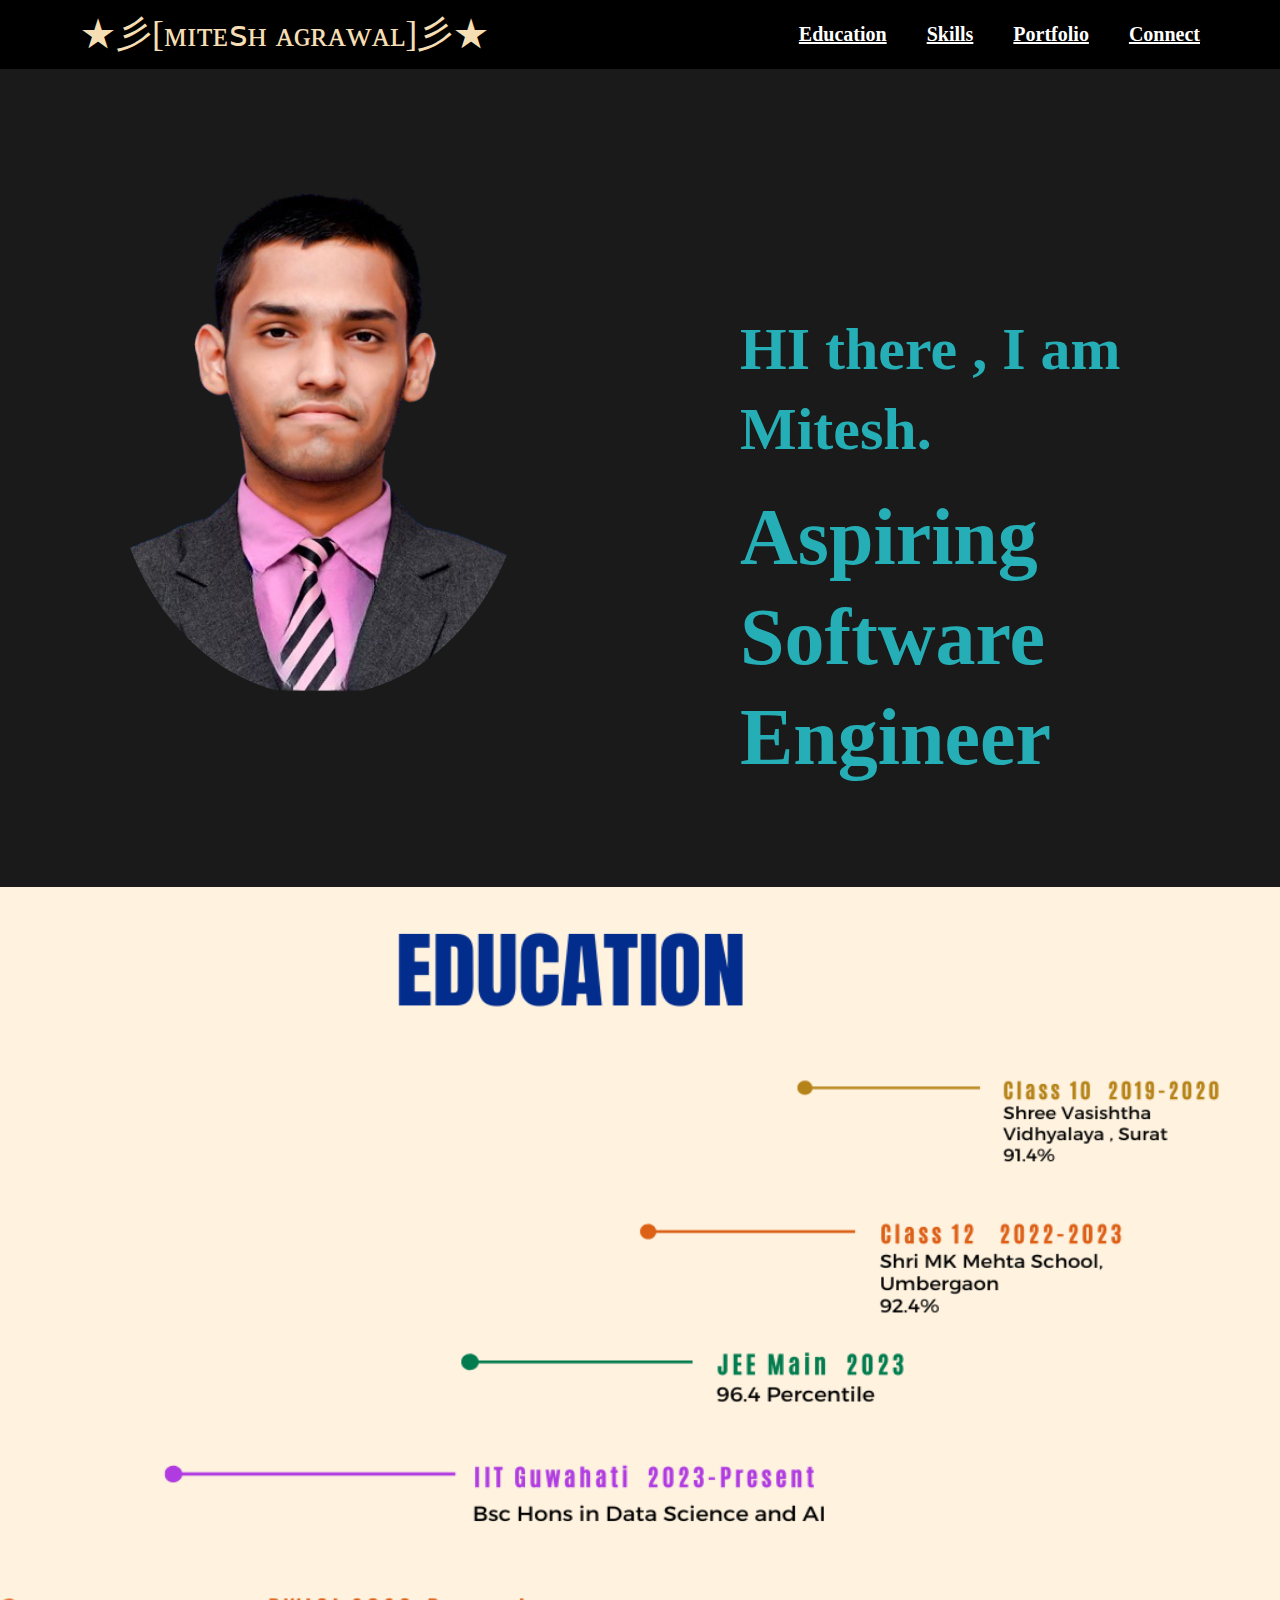
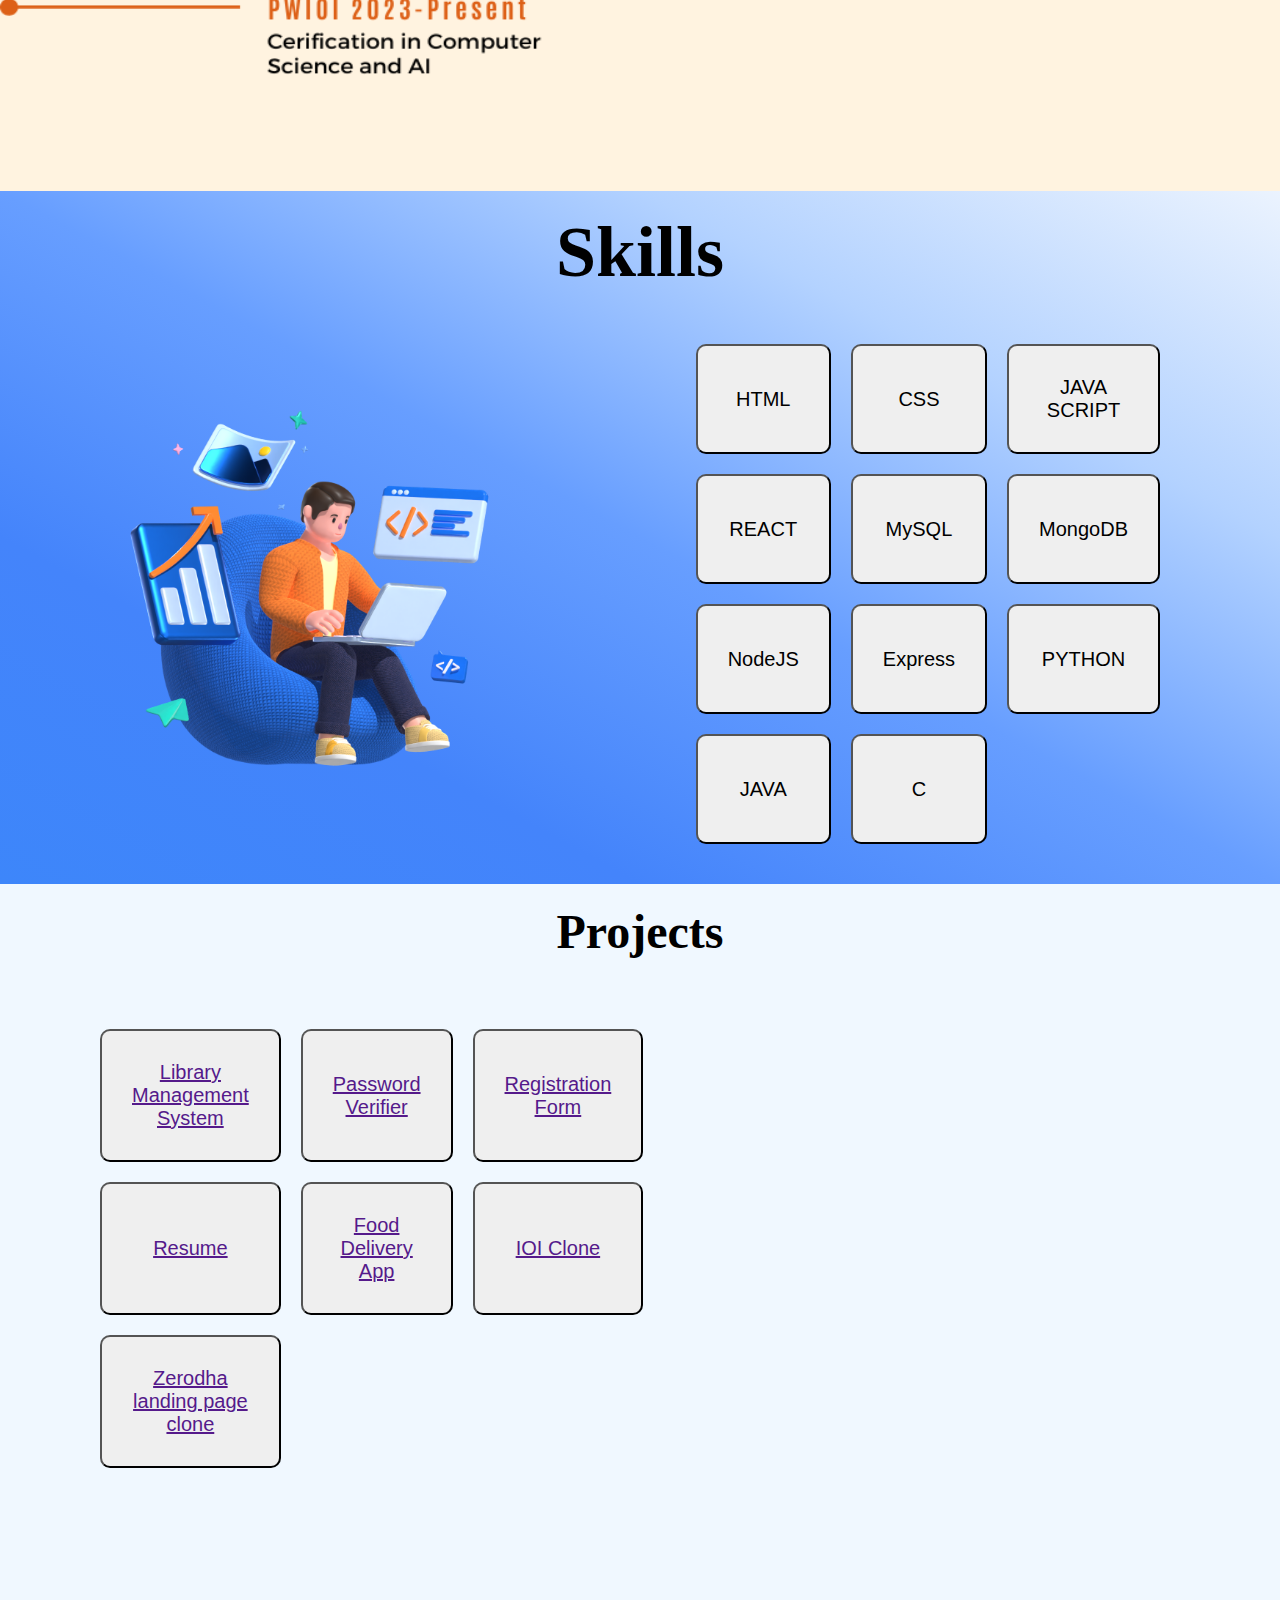
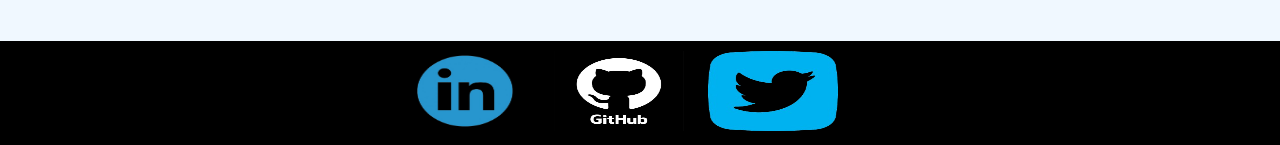
==== index.html @ 262594f8 "portfolio website" ====
<!DOCTYPE html>
<html lang="en">
<head>
    <meta charset="UTF-8">
    <meta name="viewport" content="width=device-width, initial-scale=1.0">
    <title>Document</title>
    <link rel="stylesheet" href="style.css">
</head>
<body>
    
    <header>
        
        <div class="header">
            <div class="name">
                
                ★彡[ᴍɪᴛᴇꜱʜ ᴀɢʀᴀᴡᴀʟ]彡★
            </div>
            <div class="nav-bar">
                <ul>
                    <li><a href="#educate">Education</a></li>
                    <li><a href="#skilling">Skills</a></li>
                    <li><a href="#portfolio">Portfolio</a></li>
                    <li><a href="#connect">Connect</a></li>
                </ul>
            </div>
        </div>
    </header>

    <div class="bgcolor">
       
        <div class="about">
            <div class="img-my">

                <img src="/Mitesh_cleanup-removebg-preview.png" >
            </div>

            <div class="about-me">
                <h2>HI there , I am Mitesh.</h2>
                <br>
                <h3>Aspiring Software Engineer</h3>
            </div>
        </div>
    </div>

    <div class="skills-section" id="educate">
          <div class="content">
            <img  src="/Simple Maslow Hierarchy of Needs Model.png" alt="">
          </div>
    </div>

  <section class="skills" id="skilling">
    <h2>Skills</h2>

      <div class="skills-div">
          <div class="img-div">
            <img src="/main-hero.png" alt="">
        </div>
        <div class="button-div">
            <button>HTML</button>
            <button>CSS</button>
            <button>JAVA SCRIPT</button>
            <button>REACT</button>
            <button>MySQL</button>
            <button>MongoDB</button>
            <button>NodeJS</button>
            <button>Express</button>

            <button>PYTHON</button>
            <button>JAVA</button>
            <button>C</button>
        </div>
    </div>
</section>




<section class=" portfolio-section" id="portfolio">
    <h2>Projects</h2>

      <div class="skills-div">
          <div class="button-div">
              
              <button><a href="">Library Management System</a></button>
              <button><a href="">Password Verifier</a></button>
              <button><a href="">Registration Form</a></button>
              <button><a href="">Resume</a></button>
              <button><a href="">Food Delivery App</a></button>
              <button><a href="">IOI Clone</a></button>
              <button><a href="">Zerodha landing page clone</a></button>
              
            </div>
            <div class="img-div">
                <img src="https://cdn-icons-png.flaticon.com/512/1087/1087815.png" alt="">
            </div>
          </div>
    </div>


</section>


<div class="connect" id="connect">
    <img height="80" src="/link-removebg-preview.png    "  alt="">
    <img height="80" src="/git.jpg"  alt="">
    <img height="80" src="/twi-removebg-preview.png"  alt="">
</div>






</body>
</html>
---- style.css ----
*{
    margin: 0;
    padding: 0;
    box-sizing: border-box;
}
html{
    background-color: black;
}




.header{
    display: flex;
    justify-content: space-between;
    align-items: center;
    max-width: 122rem;
    margin: auto;
    padding: 10px 80px;
}




.bgcolor{
    background-color: #9a9a9a2b;
    height: auto;
    
}

.about{
    max-width: 122rem;
    padding: 100px;
    /* display: flex;
    justify-content: space-between; */
    display: grid;
    grid-template-columns: repeat(2,1fr);
    gap:200px;
    margin: auto;
    
}


.about img{
    height: auto;
    width: 100%;
    border-radius: 50%;
    padding: 10px;
}

.nav-bar ul {
    display: flex;
    gap:40px;
    list-style: none;
}

.nav-bar ul li a{
    color: white;
    font-size: 20px;
    font-weight: 800;
}

.header img{
    /* padding: 0 15px; */
    width: 500px;
    height: auto;
    /* margin-bottom: 0; */
}

.name{
    color: wheat;
    font-size: 36px;
}

.about-me{
    color: aliceblue;
}

.about-me h2{
    padding-top: 140px;
    font-size: 60px;
    line-height: 80px;
    color: #25AEB5;

}
.about-me h3{
    /* padding-left: 130px; */
    font-size: 80px;
    line-height: 100px;
    color: #25AEB5;

}

.skills-section{
    background-color:     #fff3e0;
    /* width: 100%;
    height: 100vh; */
}


.content{
    max-width:122rem;
    margin: auto
}

.skills-section img{
    width: 100%;
    height: 100vh;
}

.skills{
    background-image: linear-gradient(to top right,#3d86fa,#4484fb,#679eff,#b3d2ff,#ebf3fe);
    height:auto;
}


.skills-div{
    max-width: 122rem;
    margin: auto;
    padding: 100px;
    padding-top: 50px;
    padding-bottom: 20px;
    /* padding-bottom: 100px; */
    display: grid;
    grid-template-columns: repeat(2,1fr);
    gap:200px;
    height: auto;
    justify-items: center;
    align-items: center;
}

.skills-div img{
    width: 100%;
    height: auto;
}

.button-div{
    display: grid;
    grid-template-columns: repeat(3,1fr);
    grid-template-rows: repeat(4,1fr);
    gap:20px;
}


.button-div button{
    border-radius: 10px;
    font-size: 20px;
    padding: 30px;
}

.button-div button:hover{
    /* padding: 20px; */
    cursor: pointer;
    background-color: #1f1293;
    color: aliceblue;
}

.skills,.portfolio-section h2{
    margin: auto;
    text-align: center;
    padding: 20px 20px;
    font-size: 48px;
    font-weight: 700;
}

.portfolio-section{
    height: auto;
    background-color: aliceblue;
}

.portfolio-section .button-div button:hover{
    /* padding: 20px; */
    cursor: pointer;
    background-color: #40df43;
    color: aliceblue;
}
.portfolio-div{
    max-width: 1220px;
}

.portfolio-section img{
    width: 100%;
    height: auto;
    padding-bottom: 200px;
}

.connect{
    margin: auto;
    max-width: 500px;
}

.connect img{
    height: 100px;
    width: 150px;
    padding: 10px;
}
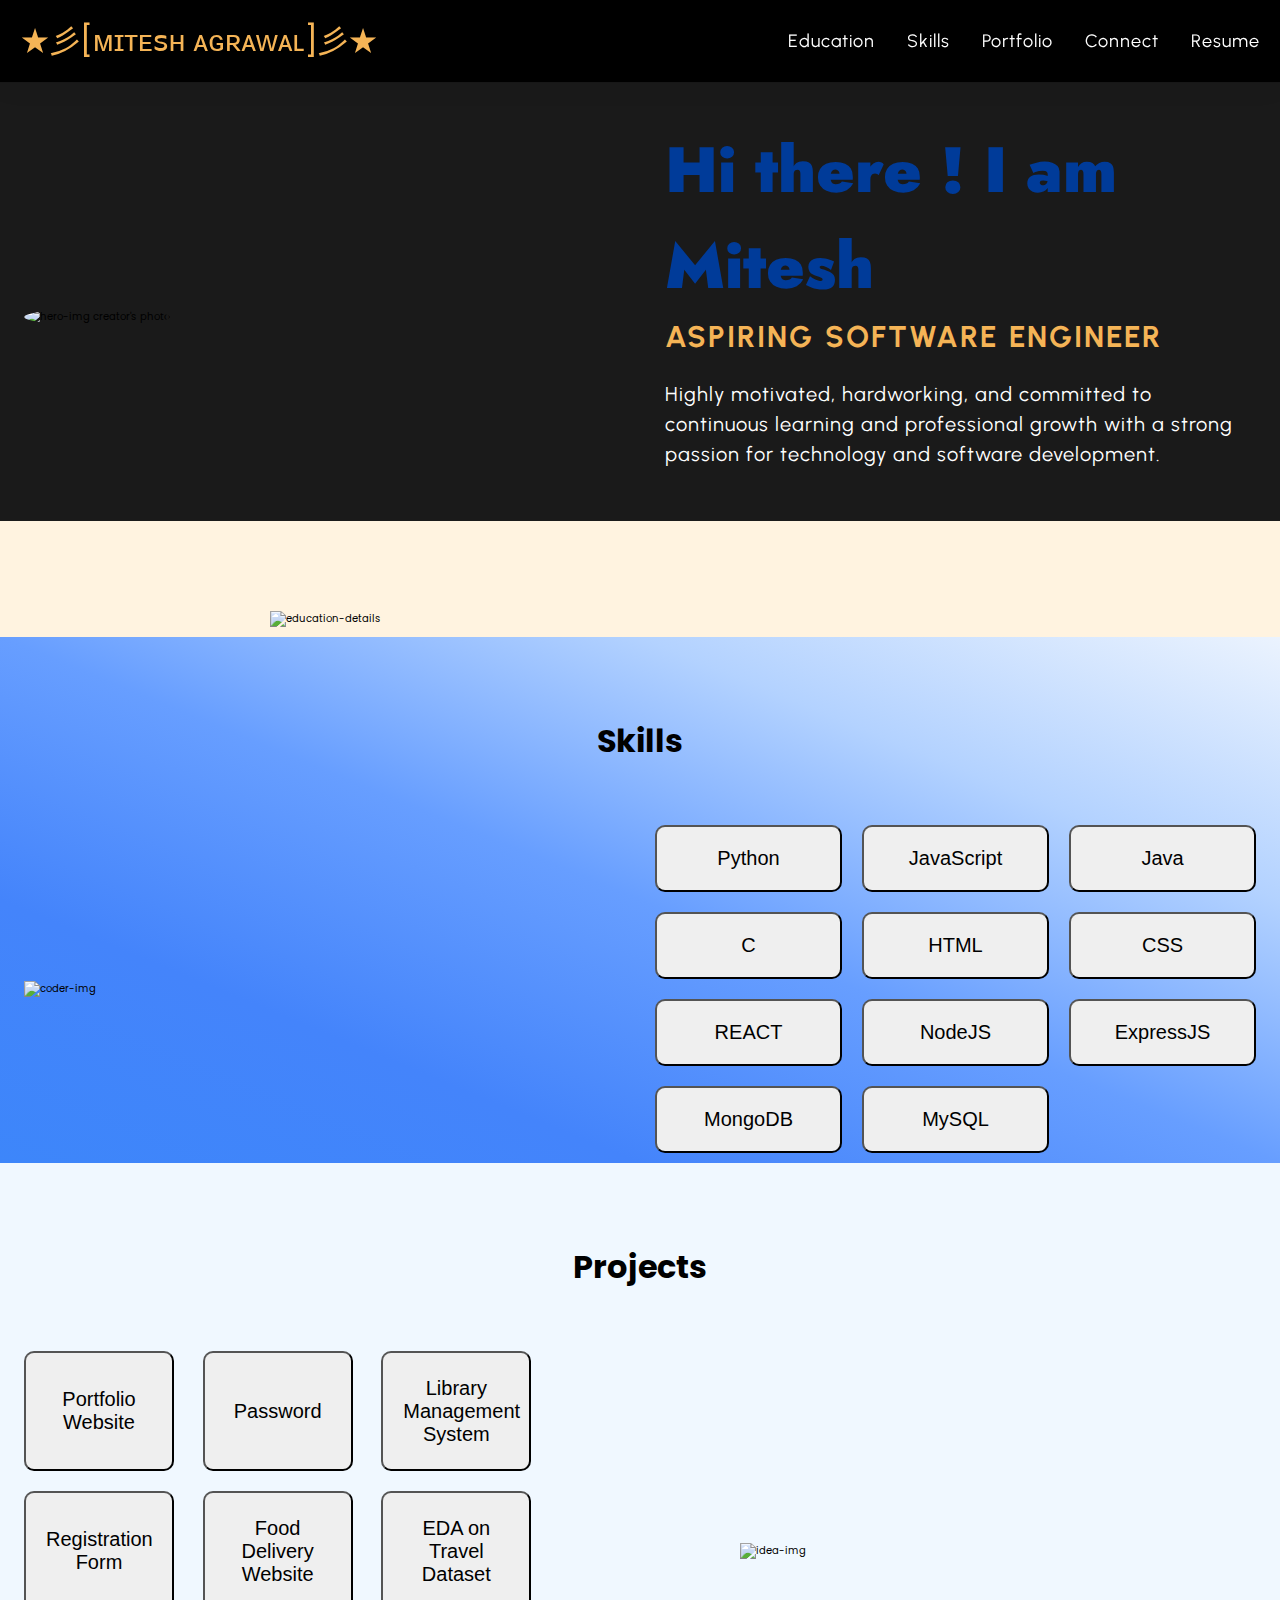
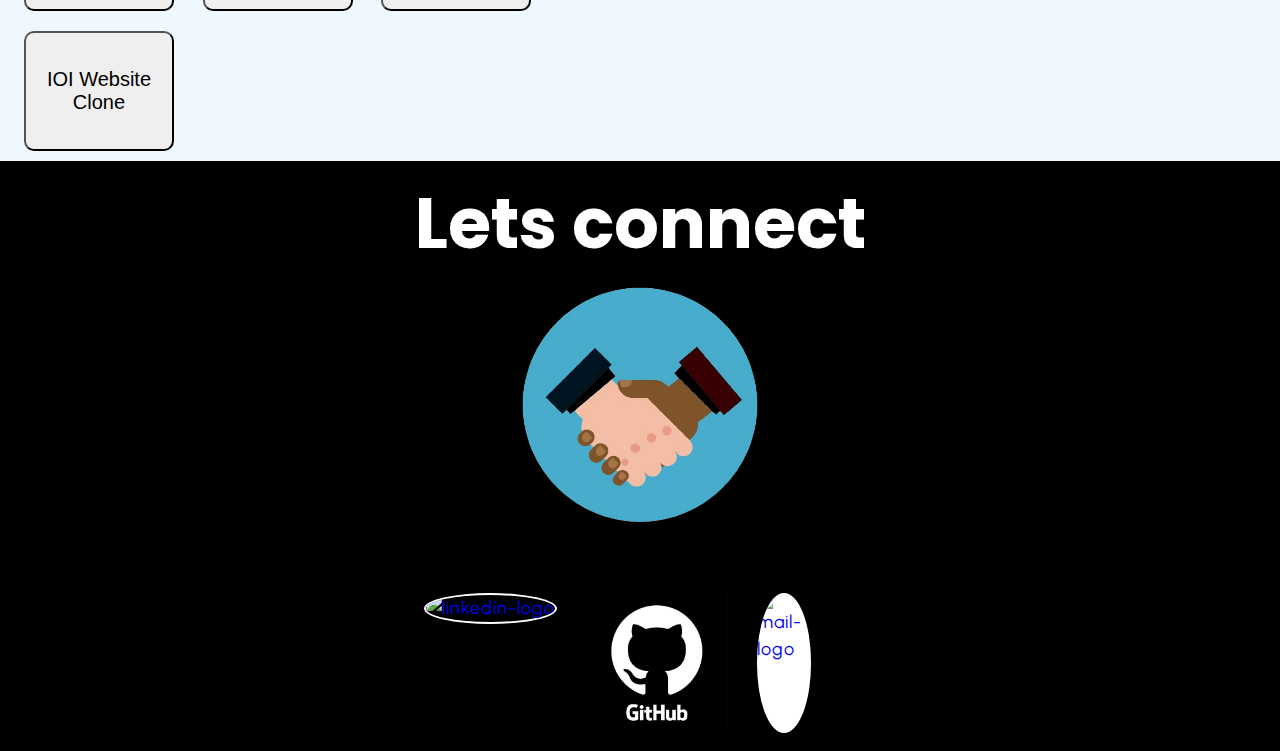
==== commit 8cb38ca3: "layout + footer updated" ====
--- a/index.html
+++ b/index.html
@@ -1,115 +1,143 @@
 <!DOCTYPE html>
 <html lang="en">
-<head>
-    <meta charset="UTF-8">
-    <meta name="viewport" content="width=device-width, initial-scale=1.0">
-    <title>Document</title>
-    <link rel="stylesheet" href="style.css">
-</head>
-<body>
-    
-    <header>
-        
-        <div class="header">
-            <div class="name">
-                
-                ★彡[ᴍɪᴛᴇꜱʜ ᴀɢʀᴀᴡᴀʟ]彡★
-            </div>
-            <div class="nav-bar">
-                <ul>
-                    <li><a href="#educate">Education</a></li>
-                    <li><a href="#skilling">Skills</a></li>
-                    <li><a href="#portfolio">Portfolio</a></li>
-                    <li><a href="#connect">Connect</a></li>
-                </ul>
-            </div>
-        </div>
+  <head>
+    <meta charset="UTF-8" />
+    <meta name="viewport" content="width=device-width, initial-scale=1.0" />
+    <title>Portfolio website</title>
+    <link rel="stylesheet" href="style.css" />
+  </head>
+  <body>
+    <!-- ? header  start -->
+
+    <header class="section-navbar">
+      <div class="container header-div">
+        <div class="name-plate">★彡[ᴍɪᴛᴇꜱʜ ᴀɢʀᴀᴡᴀʟ]彡★</div>
+        <nav class="navbar">
+          <ul>
+            <li><a href="#education-section-id">Education</a></li>
+            <li><a href="#skills-section">Skills</a></li>
+            <li><a href="#portfolio-section">Portfolio</a></li>
+            <li><a href="#footer-section">Connect</a></li>
+            <li><a href="https://drive.google.com/file/d/1Q1QBMFX2b6dcXGHVItp5MsTF3_LRJmEn/view?usp=sharing">Resume</a></li>
+          </ul>
+        </nav>
+      </div>
     </header>
 
-    <div class="bgcolor">
-       
-        <div class="about">
-            <div class="img-my">
+    <!-- !  hero section start -->
+    <main>
+      <div class="hero-section container grid grid-two--cols">
+        <div class="hero-image">
+          <img src="/hero.png" alt="hero-img creator's photo" />
+        </div>
+        <div class="hero-content">
+          <h1 class="hero-heading">Hi there ! I am Mitesh</h1>
+          <p class="hero-subheading">Aspiring Software Engineer</p>
+          <p class="hero-para">
+            Highly motivated, hardworking, and committed to continuous learning
+            and professional growth with a strong passion for technology and
+            software development.
+          </p>
+        </div>
+      </div>
+    </main>
 
-                <img src="/Mitesh_cleanup-removebg-preview.png" >
-            </div>
+    <!-- ?Education section start -->
 
-            <div class="about-me">
-                <h2>HI there , I am Mitesh.</h2>
-                <br>
-                <h3>Aspiring Software Engineer</h3>
-            </div>
+    <section class="education-section" id="education-section-id">
+      <div class="container education-div">
+        <img src="/education.png"  alt="education-details" />
+      </div>
+    </section>
+
+    <!--! skills section start -->
+
+    <section class="skill-section" id="skills-section">
+      <div class="container">
+        <h2 class="skill-heading container">Skills</h2>
+      </div>
+      <div class="container grid grid-two--cols">
+        <div class="skill-image">
+          <img src="/skills.png" alt="coder-img" />
         </div>
-    </div>
+        <div class="skill-buttons grid grid-three--cols">
+          <button class="skill-button">Python</button>
+          <button class="skill-button">JavaScript</button>
+          <button class="skill-button">Java</button>
+          <button class="skill-button">C</button>
+          <button class="skill-button">HTML</button>
+          <button class="skill-button">CSS</button>
+          <button class="skill-button">REACT</button>
+          <button class="skill-button">NodeJS</button>
+          <button class="skill-button">ExpressJS</button>
+          <button class="skill-button">MongoDB</button>
+          <button class="skill-button">MySQL</button>
+        </div>
+      </div>
+    </section>
 
-    <div class="skills-section" id="educate">
-          <div class="content">
-            <img  src="/Simple Maslow Hierarchy of Needs Model.png" alt="">
-          </div>
-    </div>
+    <!--? portfolio section start -->
 
-  <section class="skills" id="skilling">
-    <h2>Skills</h2>
+    <section class="portfolio-section" id="portfolio-section" >
+      <div class="container">
+        <h2 class="skill-heading container">Projects</h2>
+      </div>
 
-      <div class="skills-div">
-          <div class="img-div">
-            <img src="/main-hero.png" alt="">
+      <div class="container grid grid-two--cols">
+        <div class="portfolio-buttons grid grid-three--cols">
+          <a href="https://miteshagrawal.vercel.app"
+            ><button class="portfolio-button">Portfolio Website</button>
+          </a>
+          <a
+            href="https://github.com/Mitesh766/Python/blob/main/passwordAuthenticator.py"
+          >
+            <button class="portfolio-button">Password</button>
+          </a>
+          <a
+            href="https://github.com/Mitesh766/Python/blob/main/libraryManagementSystem.py"
+          >
+            <button class="portfolio-button">Library Management System</button>
+          </a>
+
+          <a
+            href="https://github.com/Mitesh766/Data-Science/tree/main/Student%20Registration%20form"
+            ><button class="portfolio-button">Registration Form</button>
+          </a>
+          <a href="https://github.com/Mitesh766/Projects">
+            <button class="portfolio-button">Food Delivery Website</button>
+          </a>
+
+          <a
+            href="https://github.com/Mitesh766/Python/blob/main/Assignment1(EDA).ipynb"
+            ><button class="portfolio-button">EDA on Travel Dataset</button></a
+          >
+
+          <a href="https://github.com/Mitesh766/Web-Development/tree/main/Clone"
+            ><button class="portfolio-button">IOI Website Clone</button></a
+          >
         </div>
-        <div class="button-div">
-            <button>HTML</button>
-            <button>CSS</button>
-            <button>JAVA SCRIPT</button>
-            <button>REACT</button>
-            <button>MySQL</button>
-            <button>MongoDB</button>
-            <button>NodeJS</button>
-            <button>Express</button>
+        <div class="skill-image">
+          <img src="/project.png" alt="idea-img" />
+        </div>
+      </div>
+    </section>
 
-            <button>PYTHON</button>
-            <button>JAVA</button>
-            <button>C</button>
-        </div>
-    </div>
-</section>
+    <!--! footer start -->
 
-
-
-
-<section class=" portfolio-section" id="portfolio">
-    <h2>Projects</h2>
-
-      <div class="skills-div">
-          <div class="button-div">
-              
-              <button><a href="">Library Management System</a></button>
-              <button><a href="">Password Verifier</a></button>
-              <button><a href="">Registration Form</a></button>
-              <button><a href="">Resume</a></button>
-              <button><a href="">Food Delivery App</a></button>
-              <button><a href="">IOI Clone</a></button>
-              <button><a href="">Zerodha landing page clone</a></button>
-              
-            </div>
-            <div class="img-div">
-                <img src="https://cdn-icons-png.flaticon.com/512/1087/1087815.png" alt="">
-            </div>
-          </div>
-    </div>
-
-
-</section>
-
-
-<div class="connect" id="connect">
-    <img height="80" src="/link-removebg-preview.png    "  alt="">
-    <img height="80" src="/git.jpg"  alt="">
-    <img height="80" src="/twi-removebg-preview.png"  alt="">
-</div>
-
-
-
-
-
-
-</body>
-</html>+    <footer id="footer-section">
+      <h1>Lets connect</h1>
+      <img class="handshake" src="/handshake.png" alt="">
+      <div class="container footer-div " id="connect-section">
+        <a href="https://www.linkedin.com/in/mitesh-agrawal76/"
+          ><img class="linkedin" src="https://encrypted-tbn0.gstatic.com/images?q=tbn:ANd9GcQahMq3RKsewdGdBxoCFdeObwdgh6cahAIFSvNX7LDGdw&s" alt="linkedin-logo"
+        /></a>
+        <a href="https://github.com/Mitesh766"
+          ><img class="git" src="/git.jpg" alt="git-logo"
+        /></a>
+        <a href="mailto:miteshagrawal972@gmail.com"
+          ><img class="mail" src="/mail3.png" alt="mail-logo"
+        /></a>
+      </div>
+    </footer>
+  </body>
+</html>
--- a/style.css
+++ b/style.css
@@ -1,196 +1,277 @@
-*{
-    margin: 0;
-    padding: 0;
-    box-sizing: border-box;
-}
-html{
-    background-color: black;
-}
-
-
-
-
-.header{
-    display: flex;
-    justify-content: space-between;
-    align-items: center;
-    max-width: 122rem;
-    margin: auto;
-    padding: 10px 80px;
-}
-
-
-
-
-.bgcolor{
-    background-color: #9a9a9a2b;
+@import url("https://fonts.googleapis.com/css2?family=Poppins:ital,wght@0,100;0,200;0,300;0,400;0,500;0,600;0,700;0,800;0,900;1,100;1,200;1,300;1,400;1,500;1,600;1,700;1,800;1,900&family=Urbanist:ital,wght@0,100..900;1,100..900&display=swap");
+@import url("https://fonts.googleapis.com/css2?family=Jost:ital,wght@0,100..900;1,100..900&display=swap");
+
+/* common properties start */
+
+* {
+  margin: 0;
+  padding: 0;
+  box-sizing: border-box;
+}
+
+html {
+  font-size: 62.5%;
+  font-family: "Poppins", sans-serif;
+}
+
+h1,
+h2,
+h3,
+h4,
+h5,
+h6 {
+  font-family: "Poppins", sans-serif;
+}
+
+p,
+li,
+a {
+  font-family: "Urbanist", sans-serif;
+  font-size: 1.8rem;
+  letter-spacing: 0.1rem;
+  font-weight: 400;
+  line-height: 1.5;
+}
+
+a {
+  text-decoration: none;
+}
+
+.container {
+  max-width: 142rem;
+  padding: 4rem 2.4rem 1rem  2.4rem;
+  margin: 0 auto;
+}
+
+.grid {
+  display: grid;
+  align-items: center;
+  gap: 6.4rem;
+}
+
+/** header section */
+
+.section-navbar {
+  background-color: #000;
+  box-shadow: rgba(0, 0, 0, 0.05) 0px 6px 24px 0px,
+    rgba(0, 0, 0, 0.08) 0px 0px 0px 1px;
+    position:sticky;
+    top:0
+}
+
+.header-div {
+  padding: 1.8rem 0;
+  display: flex;
+  justify-content: space-between;
+  align-items: center;
+ 
+}
+
+.navbar ul {
+  display: flex;
+  gap: 3.2rem;
+  padding-right: 20px;
+}
+
+.navbar ul li a {
+  list-style: none;
+  color: white;
+}
+
+.name-plate {
+  color: #f5b456;
+  font-size: 3rem;
+  padding-left: 20px;
+}
+
+/* *hero section  */
+
+.grid-two--cols {
+  grid-template-columns: repeat(2, 1fr);
+  gap: 20rem;
+}
+
+main {
+  background-color: #1a1a1a;
+}
+
+main .grid-two--cols{
+  gap:5rem;
+}
+
+.hero-section .hero-image img {
+  width: 80%;
+  height: auto;
+  border-radius: 50%;
+}
+
+.hero-heading {
+  font-weight: 900;
+  font-size: 6.4rem;
+  font-family: "Jost";
+  line-height: 1.5;
+  color: #003b99;
+}
+
+.hero-subheading {
+  font-size: 3rem;
+  text-transform: uppercase;
+  letter-spacing: 0.2rem;
+  word-spacing: 0.2rem;
+  color: #f5b456;
+  font-weight: 700;
+}
+
+.hero-para {
+  color: white;
+  font-size: 2rem;
+  margin: 2rem 0 4.2rem 0;
+}
+
+/** education section */
+
+.education-section {
+  background-color: #fff3e0;
+}
+
+.education-div img {
+  padding-top: 50px;
+  width: 60%;
+  display: block;
+  margin: 0 auto;
+  /* height: 100vh; */
+  
+}
+
+/* ?skill section  */
+
+.skill-section {
+  background-image: linear-gradient(
+    to top right,
+    #3d86fa,
+    #4484fb,
+    #679eff,
+    #b3d2ff,
+    #ebf3fe
+  );
+
+  & img {
+    width: 75%;
     height: auto;
-    
-}
-
-.about{
-    max-width: 122rem;
-    padding: 100px;
-    /* display: flex;
-    justify-content: space-between; */
-    display: grid;
-    grid-template-columns: repeat(2,1fr);
-    gap:200px;
-    margin: auto;
-    
-}
-
-
-.about img{
+  }
+
+  .grid-two--cols{
+    gap:30px;
+  }
+}
+
+.skill-heading {
+  font-size: 3.2rem;
+  font-weight: 700;
+  text-transform: capitalize;
+  text-align: center;
+}
+
+.grid-three--cols {
+  grid-template-columns: repeat(3, 1fr);
+  grid-template-rows: repeat(4, 1fr);
+  gap: 20px;
+}
+
+.skill-button,
+.portfolio-button {
+  border-radius: 10px;
+  font-size: 20px;
+  padding: 20px;
+}
+
+.skill-button:hover {
+  /* padding: 20px; */
+  cursor: pointer;
+  background-color: #1f1293;
+  color: aliceblue;
+}
+
+/** portfolio section */
+
+
+
+
+.portfolio-section {
+  background-color: #f0f8ff;
+
+  & img {
+    width: 90%;
     height: auto;
-    width: 100%;
-    border-radius: 50%;
-    padding: 10px;
-}
-
-.nav-bar ul {
-    display: flex;
-    gap:40px;
-    list-style: none;
-}
-
-.nav-bar ul li a{
-    color: white;
-    font-size: 20px;
-    font-weight: 800;
-}
-
-.header img{
-    /* padding: 0 15px; */
-    width: 500px;
-    height: auto;
-    /* margin-bottom: 0; */
-}
-
-.name{
-    color: wheat;
-    font-size: 36px;
-}
-
-.about-me{
-    color: aliceblue;
-}
-
-.about-me h2{
-    padding-top: 140px;
-    font-size: 60px;
-    line-height: 80px;
-    color: #25AEB5;
-
-}
-.about-me h3{
-    /* padding-left: 130px; */
-    font-size: 80px;
-    line-height: 100px;
-    color: #25AEB5;
-
-}
-
-.skills-section{
-    background-color:     #fff3e0;
-    /* width: 100%;
-    height: 100vh; */
-}
-
-
-.content{
-    max-width:122rem;
-    margin: auto
-}
-
-.skills-section img{
-    width: 100%;
-    height: 100vh;
-}
-
-.skills{
-    background-image: linear-gradient(to top right,#3d86fa,#4484fb,#679eff,#b3d2ff,#ebf3fe);
-    height:auto;
-}
-
-
-.skills-div{
-    max-width: 122rem;
-    margin: auto;
-    padding: 100px;
-    padding-top: 50px;
-    padding-bottom: 20px;
-    /* padding-bottom: 100px; */
-    display: grid;
-    grid-template-columns: repeat(2,1fr);
-    gap:200px;
-    height: auto;
-    justify-items: center;
-    align-items: center;
-}
-
-.skills-div img{
-    width: 100%;
-    height: auto;
-}
-
-.button-div{
-    display: grid;
-    grid-template-columns: repeat(3,1fr);
-    grid-template-rows: repeat(4,1fr);
-    gap:20px;
-}
-
-
-.button-div button{
-    border-radius: 10px;
-    font-size: 20px;
-    padding: 30px;
-}
-
-.button-div button:hover{
-    /* padding: 20px; */
-    cursor: pointer;
-    background-color: #1f1293;
-    color: aliceblue;
-}
-
-.skills,.portfolio-section h2{
-    margin: auto;
-    text-align: center;
-    padding: 20px 20px;
-    font-size: 48px;
-    font-weight: 700;
-}
-
-.portfolio-section{
-    height: auto;
-    background-color: aliceblue;
-}
-
-.portfolio-section .button-div button:hover{
-    /* padding: 20px; */
-    cursor: pointer;
-    background-color: #40df43;
-    color: aliceblue;
-}
-.portfolio-div{
-    max-width: 1220px;
-}
-
-.portfolio-section img{
-    width: 100%;
-    height: auto;
-    padding-bottom: 200px;
-}
-
-.connect{
-    margin: auto;
-    max-width: 500px;
-}
-
-.connect img{
-    height: 100px;
-    width: 150px;
-    padding: 10px;
+    /* padding-bottom: 300px; */
+    /* padding-top: -200px; */
+  }
+}
+
+.portfolio-section .grid-three--cols{
+  grid-template-rows: repeat(3,1fr);
+}
+
+.portfolio-button {
+  height: 120px;
+  width: 150px;
+}
+
+.portfolio-button:hover {
+  cursor: pointer;
+  background-color: #40df43;
+}
+
+/** footer section */
+
+footer {
+  background-color: #000;
+  display: flex;
+  flex-direction: column;
+  justify-content: center;
+  align-items: center;
+  
+}
+
+footer h1{
+  padding-top: 10px;
+  color: white;
+  font-size: 70px;
+ 
+}
+
+.footer-div {
+  display: flex;
+  justify-content: center;
+  gap: 30px;
+}
+
+.footer-div img {
+  height: 140px;
+}
+
+.mail {
+  background-color: white;
+  border-radius: 50%;
+  width: 55%;
+  display: block;
+  height: 30%;
+}
+
+.linkedin {
+  border-radius: 60%;
+  border: 2px solid white;
+  background-color: black;
+  width: 90%;
+}
+
+
+.handshake {
+  width: 20%;
+}
+
+.git{
+  display: inline-block;
+  /* height: 480px; */
+  /* width: 200px; */
 }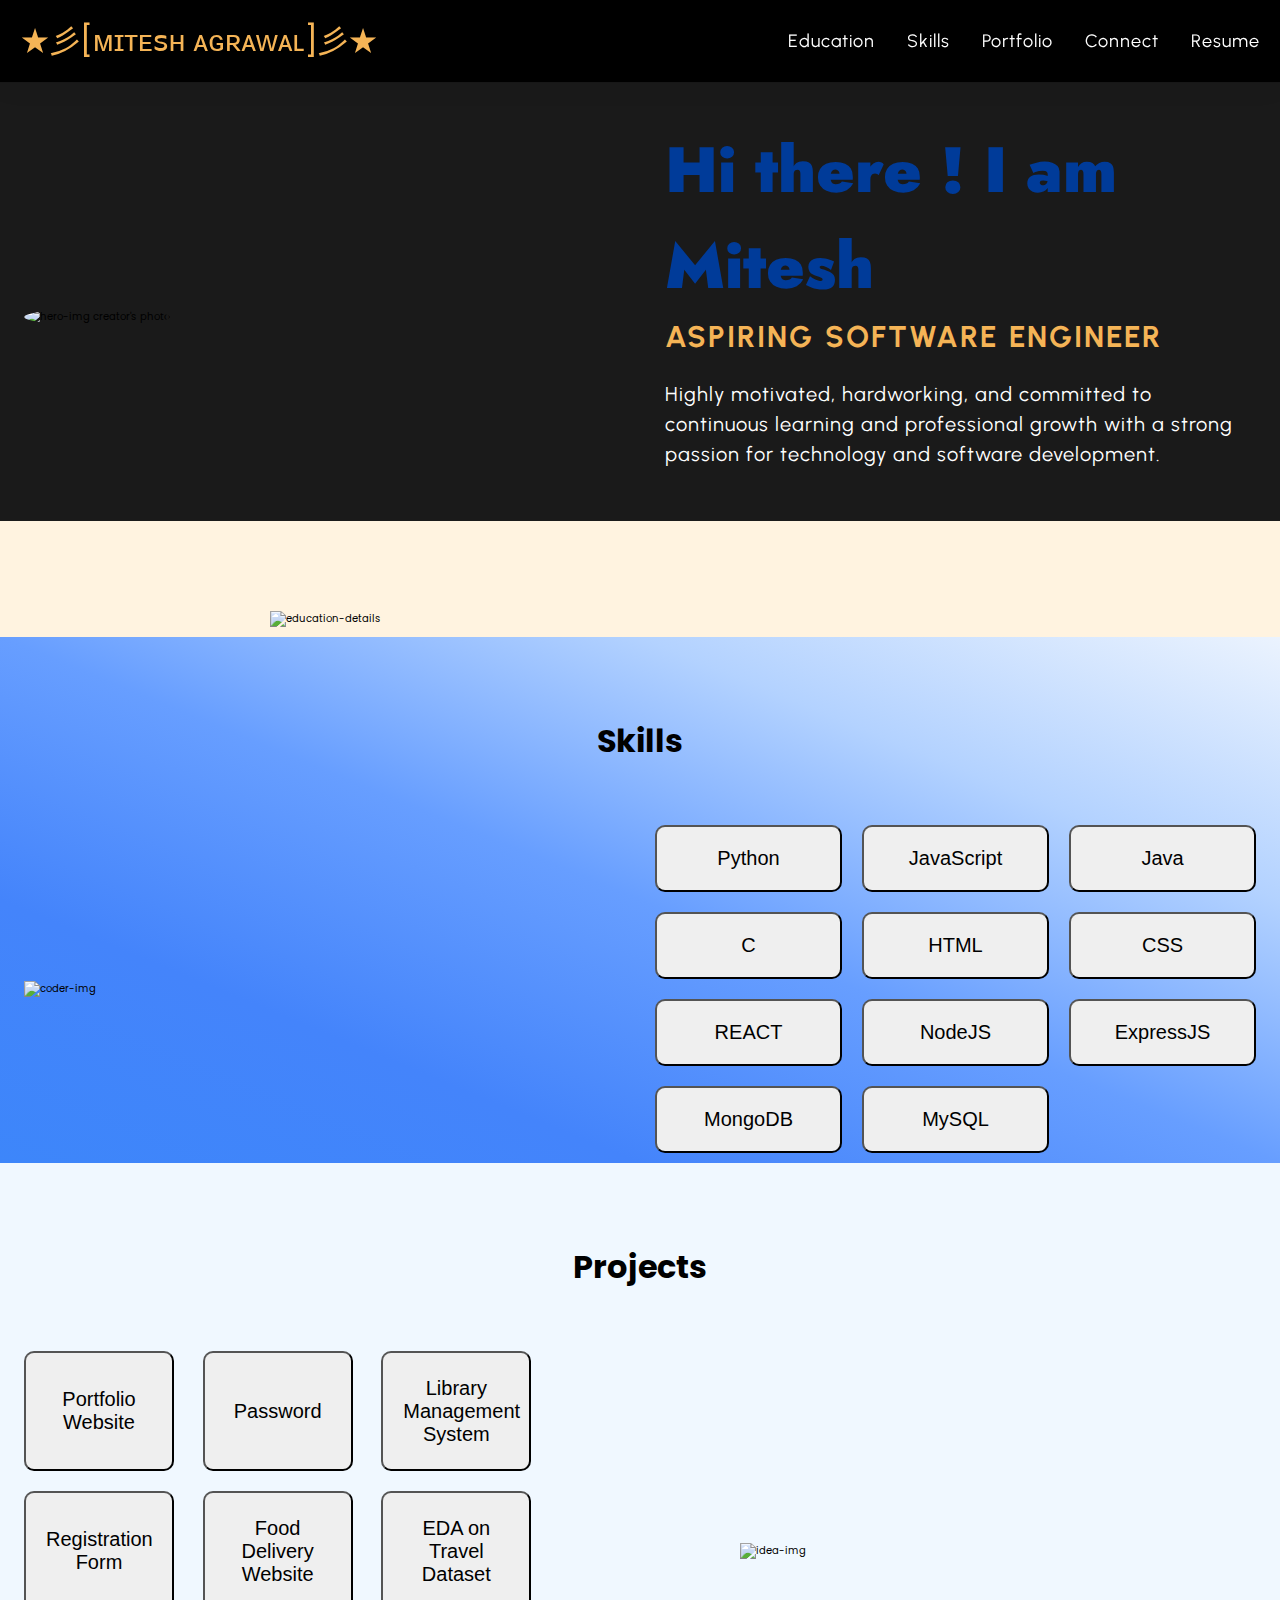
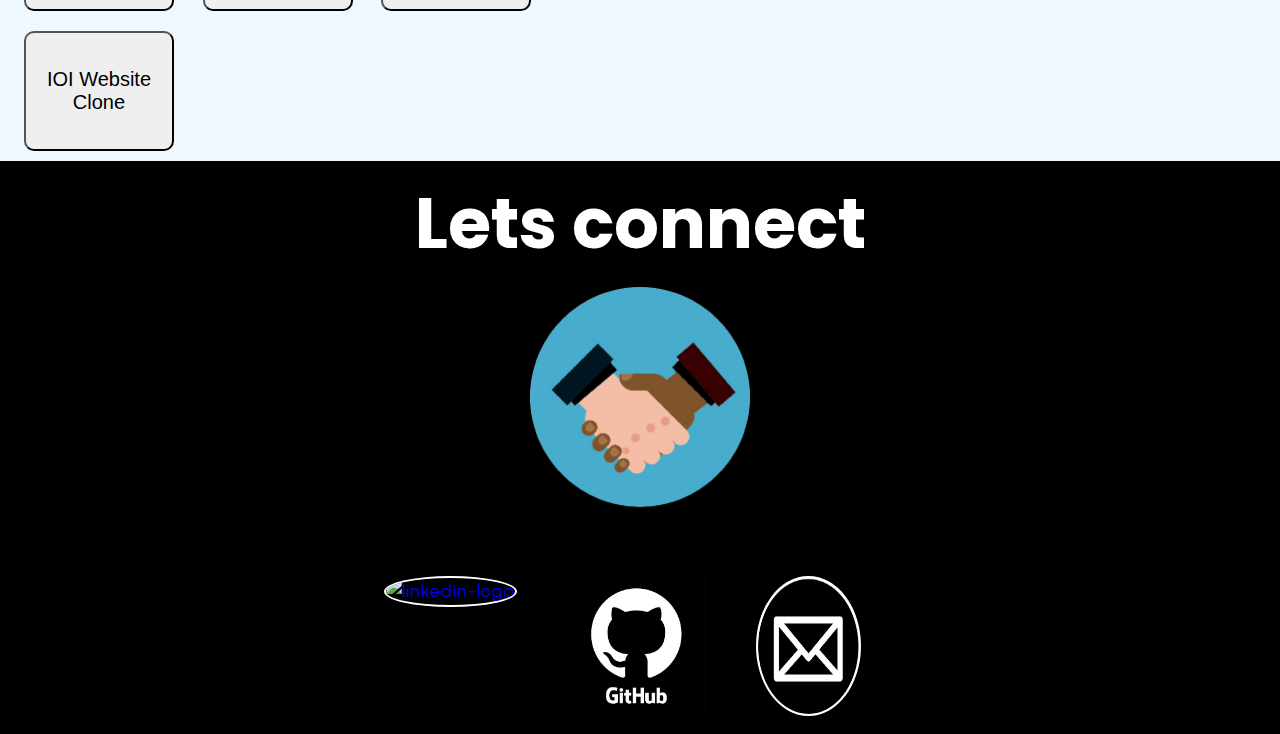
==== commit 8c025f36: "layout updated" ====
--- a/index.html
+++ b/index.html
@@ -127,7 +127,7 @@
     <footer id="footer-section">
       <h1>Lets connect</h1>
       <img class="handshake" src="/handshake.png" alt="">
-      <div class="container footer-div " id="connect-section">
+      <div class="container footer-div" id="connect-section">
         <a href="https://www.linkedin.com/in/mitesh-agrawal76/"
           ><img class="linkedin" src="https://encrypted-tbn0.gstatic.com/images?q=tbn:ANd9GcQahMq3RKsewdGdBxoCFdeObwdgh6cahAIFSvNX7LDGdw&s" alt="linkedin-logo"
         /></a>
@@ -135,7 +135,7 @@
           ><img class="git" src="/git.jpg" alt="git-logo"
         /></a>
         <a href="mailto:miteshagrawal972@gmail.com"
-          ><img class="mail" src="/mail3.png" alt="mail-logo"
+          ><img class="mail" src="/mail2.png" alt="mail-logo"
         /></a>
       </div>
     </footer>
--- a/style.css
+++ b/style.css
@@ -100,7 +100,7 @@
 }
 
 .hero-section .hero-image img {
-  width: 80%;
+  width: 70%;
   height: auto;
   border-radius: 50%;
 }
@@ -228,7 +228,7 @@
   background-color: #000;
   display: flex;
   flex-direction: column;
-  justify-content: center;
+  justify-content: space-between;
   align-items: center;
   
 }
@@ -237,13 +237,12 @@
   padding-top: 10px;
   color: white;
   font-size: 70px;
- 
 }
 
 .footer-div {
   display: flex;
   justify-content: center;
-  gap: 30px;
+  gap: 50px;
 }
 
 .footer-div img {
@@ -253,25 +252,22 @@
 .mail {
   background-color: white;
   border-radius: 50%;
-  width: 55%;
+  width: 75%;
   display: block;
   height: 30%;
+  border:2px solid white;
+
+  
 }
 
 .linkedin {
-  border-radius: 60%;
-  border: 2px solid white;
+  border-radius: 50%;
+  border: 0.2rem solid white;
   background-color: black;
   width: 90%;
 }
 
 
 .handshake {
-  width: 20%;
-}
-
-.git{
-  display: inline-block;
-  /* height: 480px; */
-  /* width: 200px; */
-}+  width:24rem;
+}
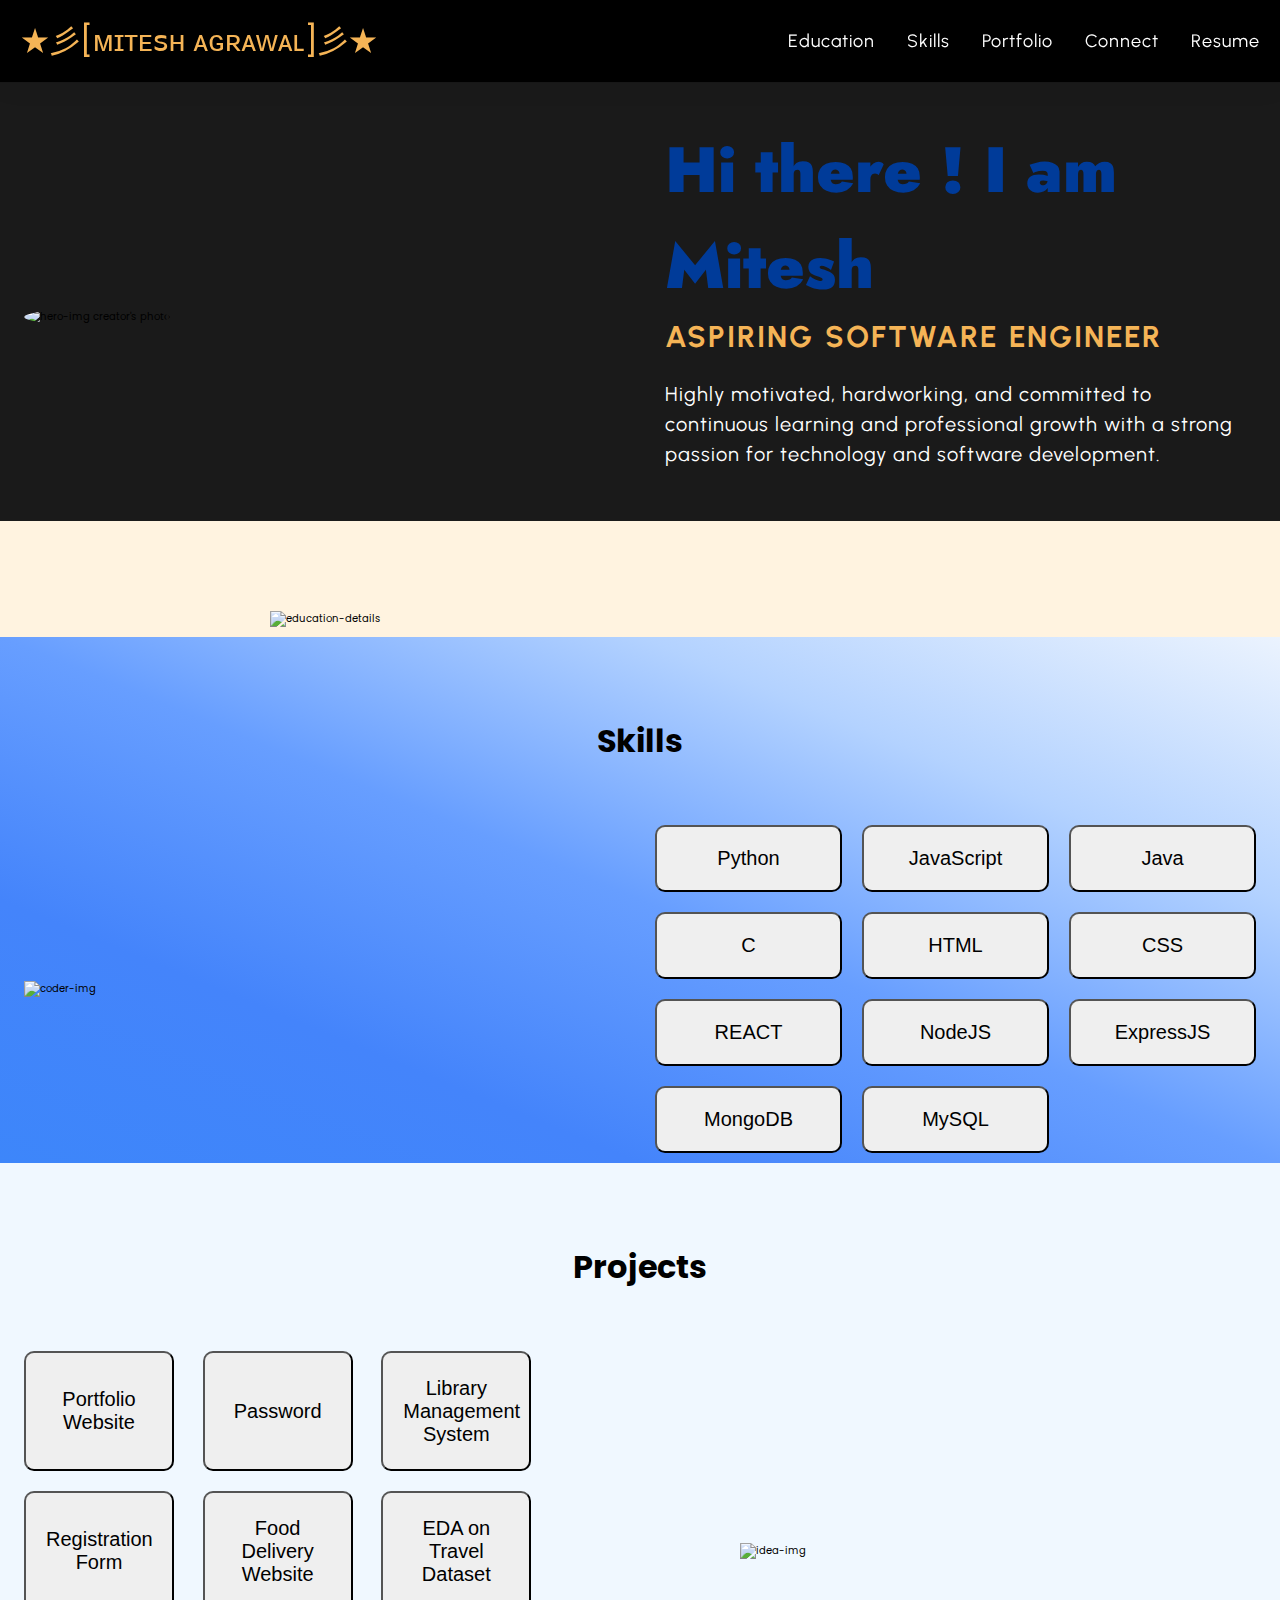
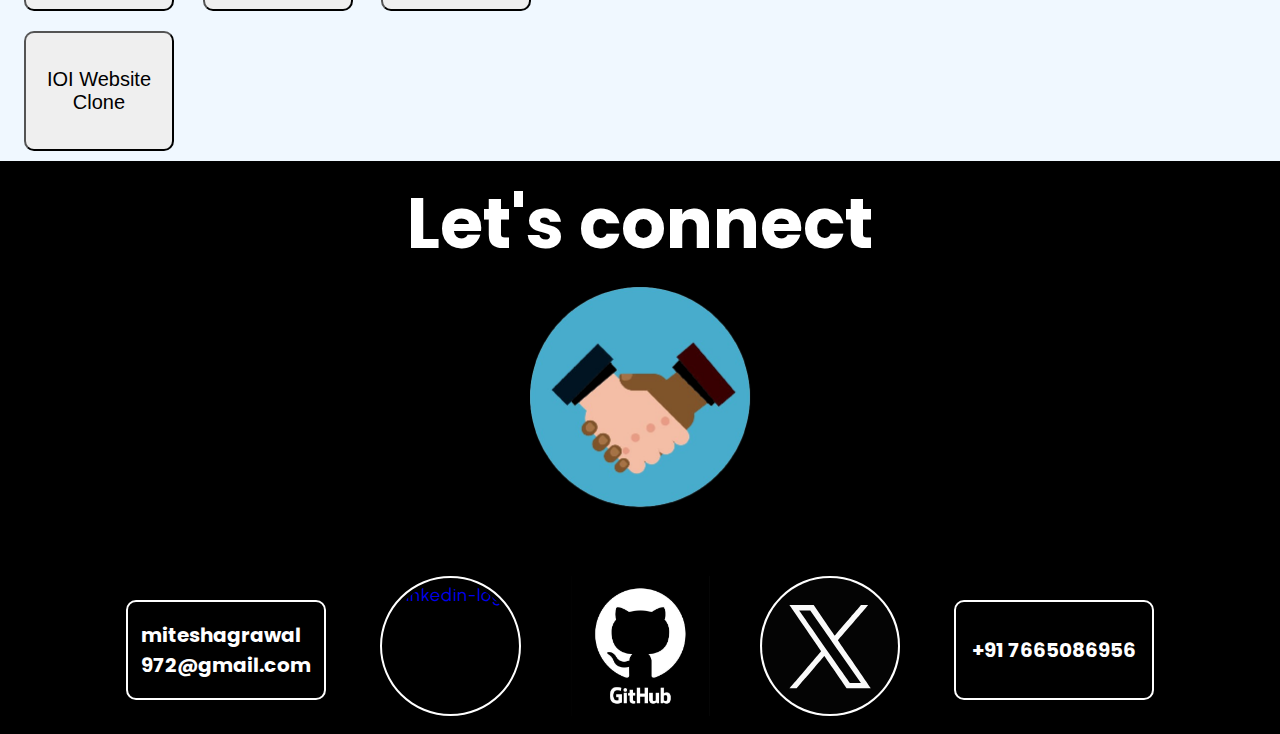
==== commit 68a3d081: "footer updated:" ====
--- a/index.html
+++ b/index.html
@@ -18,7 +18,7 @@
             <li><a href="#skills-section">Skills</a></li>
             <li><a href="#portfolio-section">Portfolio</a></li>
             <li><a href="#footer-section">Connect</a></li>
-            <li><a href="https://drive.google.com/file/d/1Q1QBMFX2b6dcXGHVItp5MsTF3_LRJmEn/view?usp=sharing">Resume</a></li>
+            <li><a target="_blank" href="https://drive.google.com/file/d/1Q1QBMFX2b6dcXGHVItp5MsTF3_LRJmEn/view?usp=sharing">Resume</a></li>
           </ul>
         </nav>
       </div>
@@ -85,34 +85,34 @@
 
       <div class="container grid grid-two--cols">
         <div class="portfolio-buttons grid grid-three--cols">
-          <a href="https://miteshagrawal.vercel.app"
+          <a target="_blank" href="https://miteshagrawal.vercel.app"
             ><button class="portfolio-button">Portfolio Website</button>
           </a>
-          <a
+          <a target="_blank"
             href="https://github.com/Mitesh766/Python/blob/main/passwordAuthenticator.py"
           >
             <button class="portfolio-button">Password</button>
           </a>
-          <a
+          <a target="_blank"
             href="https://github.com/Mitesh766/Python/blob/main/libraryManagementSystem.py"
           >
             <button class="portfolio-button">Library Management System</button>
           </a>
 
-          <a
+          <a target="_blank"
             href="https://github.com/Mitesh766/Data-Science/tree/main/Student%20Registration%20form"
             ><button class="portfolio-button">Registration Form</button>
           </a>
-          <a href="https://github.com/Mitesh766/Projects">
+          <a target="_blank" href="https://github.com/Mitesh766/Projects">
             <button class="portfolio-button">Food Delivery Website</button>
           </a>
 
-          <a
+          <a target="_blank"
             href="https://github.com/Mitesh766/Python/blob/main/Assignment1(EDA).ipynb"
             ><button class="portfolio-button">EDA on Travel Dataset</button></a
           >
 
-          <a href="https://github.com/Mitesh766/Web-Development/tree/main/Clone"
+          <a target="_blank" href="https://github.com/Mitesh766/Web-Development/tree/main/Clone"
             ><button class="portfolio-button">IOI Website Clone</button></a
           >
         </div>
@@ -125,19 +125,25 @@
     <!--! footer start -->
 
     <footer id="footer-section">
-      <h1>Lets connect</h1>
+      <h1>Let's connect</h1>
+
       <img class="handshake" src="/handshake.png" alt="">
-      <div class="container footer-div" id="connect-section">
-        <a href="https://www.linkedin.com/in/mitesh-agrawal76/"
+      <div class="footer-main ">
+
+        <h3 class="footer-contact">miteshagrawal<br>972@gmail.com</h3>
+        <div class="container footer-div " id="connect-section">
+          <a target="_blank" href="https://www.linkedin.com/in/mitesh-agrawal76/"
           ><img class="linkedin" src="https://encrypted-tbn0.gstatic.com/images?q=tbn:ANd9GcQahMq3RKsewdGdBxoCFdeObwdgh6cahAIFSvNX7LDGdw&s" alt="linkedin-logo"
-        /></a>
-        <a href="https://github.com/Mitesh766"
+          /></a>
+          <a target="_blank" href="https://github.com/Mitesh766"
           ><img class="git" src="/git.jpg" alt="git-logo"
-        /></a>
-        <a href="mailto:miteshagrawal972@gmail.com"
-          ><img class="mail" src="/mail2.png" alt="mail-logo"
-        /></a>
+          /></a>
+          <a target="_blank" href="https://twitter.com/AgrawalMit3651"
+          ><img class="twitter" src="/X_icon_2.svg" alt="twitter-logo"
+          /></a>
+        </div>
+        <h3 class="footer-contact">+91 7665086956</h3>
       </div>
-    </footer>
-  </body>
+      </footer>
+    </body>
 </html>
--- a/style.css
+++ b/style.css
@@ -230,7 +230,6 @@
   flex-direction: column;
   justify-content: space-between;
   align-items: center;
-  
 }
 
 footer h1{
@@ -240,21 +239,22 @@
 }
 
 .footer-div {
-  display: flex;
-  justify-content: center;
+    display: flex;
+    justify-content: center;
   gap: 50px;
 }
 
 .footer-div img {
   height: 140px;
-}
-
-.mail {
+  width: auto;
+}
+
+.twitter {
   background-color: white;
   border-radius: 50%;
   width: 75%;
   display: block;
-  height: 30%;
+  height: 10%;
   border:2px solid white;
 
   
@@ -264,10 +264,34 @@
   border-radius: 50%;
   border: 0.2rem solid white;
   background-color: black;
-  width: 90%;
+  height: 30%;
+  width: 60%;
+  padding: 4px;
+  display: block;
 }
 
 
 .handshake {
   width:24rem;
 }
+
+
+.footer-contact{
+  color: white;
+  font-size: 2rem;
+  border:2px solid white;
+  height: 100px;
+  width: 200px;
+  border-radius: 10px;
+  display: flex;
+  justify-content: center;
+  align-items: center;
+  margin: 30px;
+  margin-top: 60px;
+}
+
+.footer-main{
+  display: flex;
+  justify-content: space-evenly;
+  align-items: center;
+}
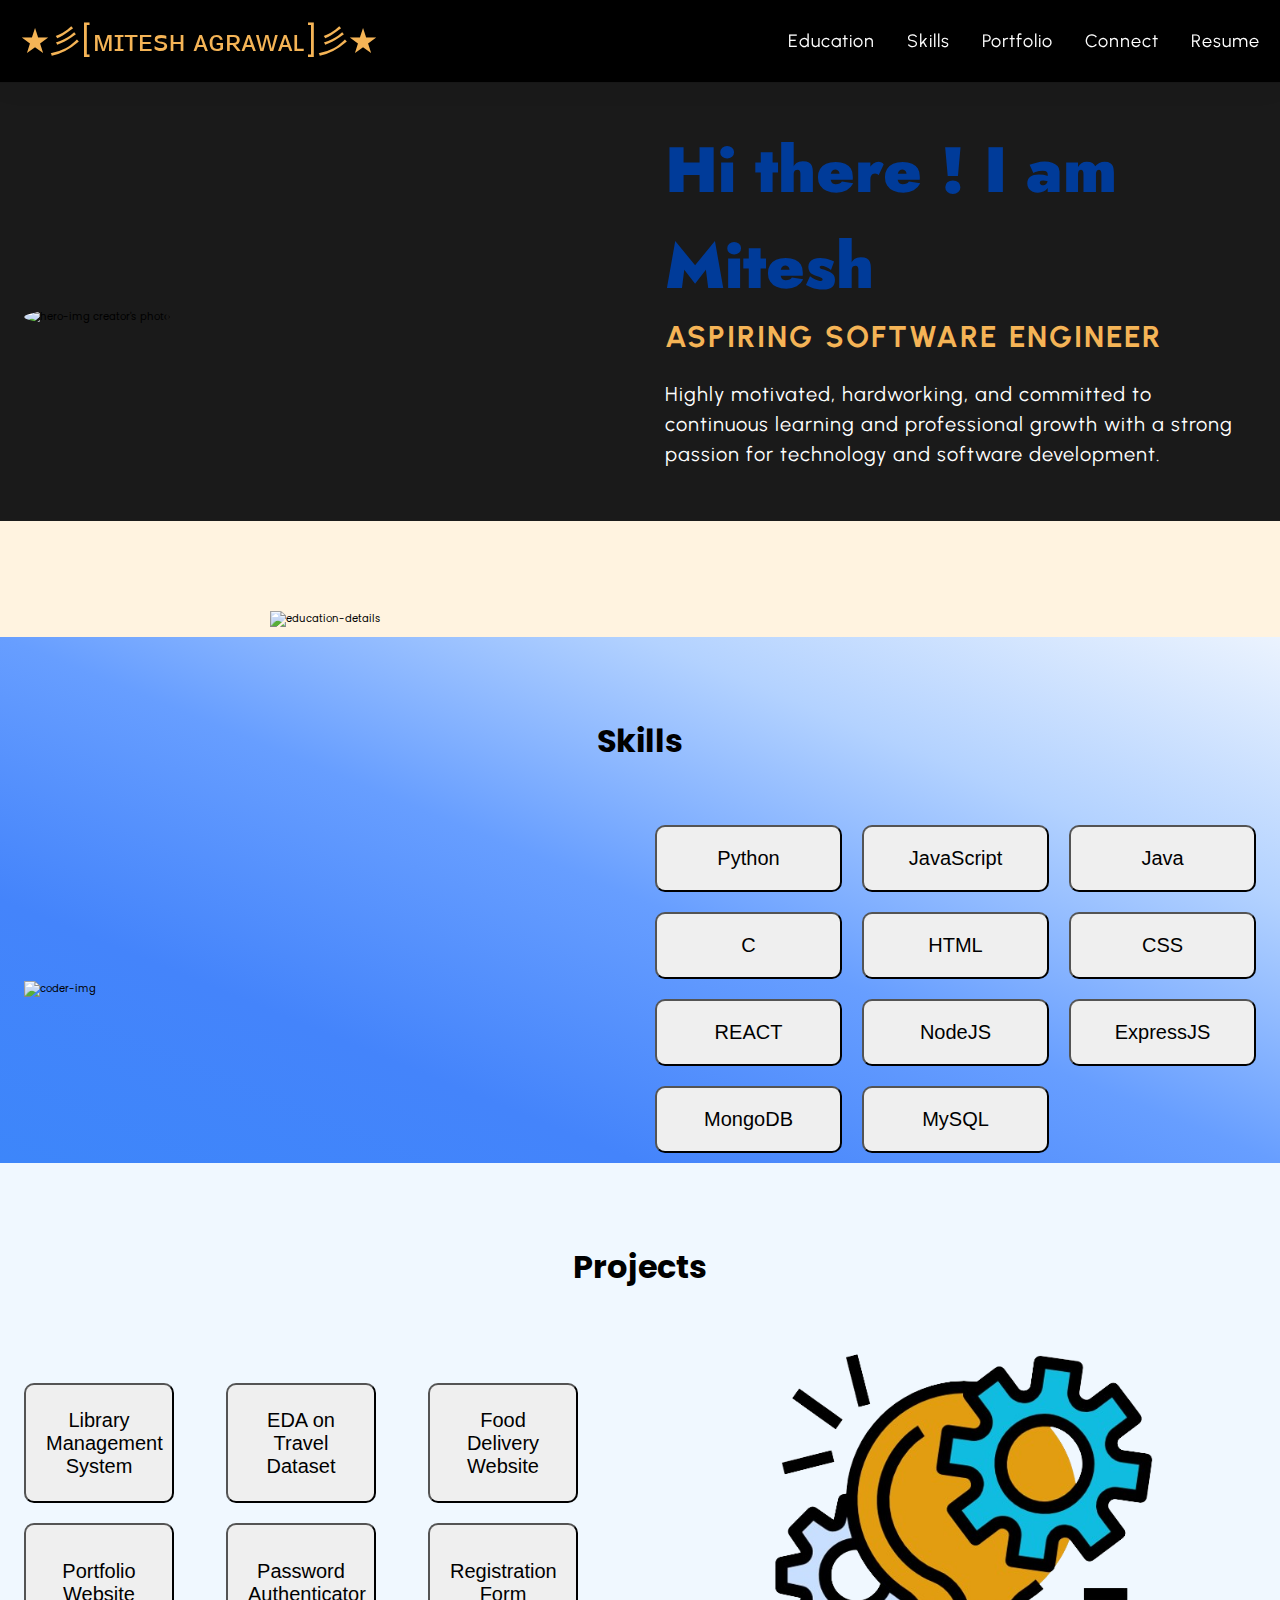
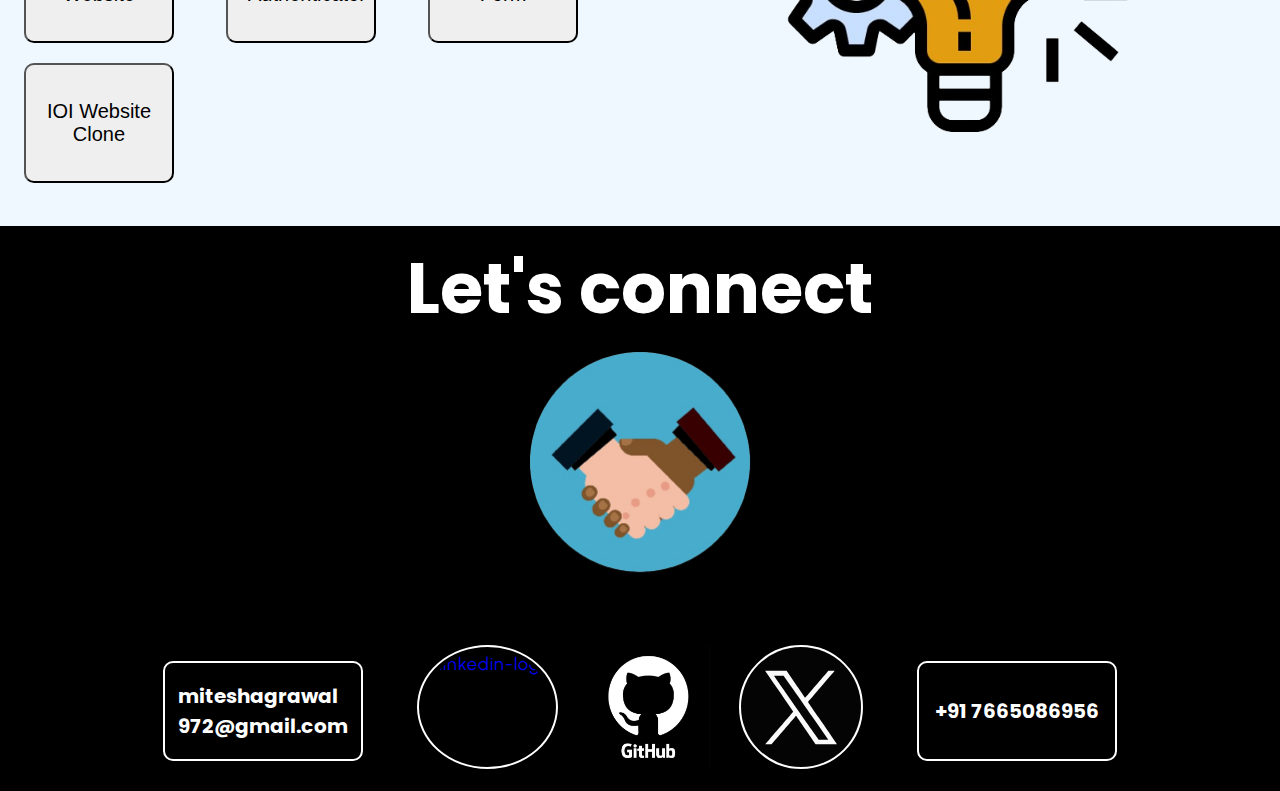
==== commit e349317a: "layout update" ====
--- a/index.html
+++ b/index.html
@@ -46,7 +46,7 @@
 
     <section class="education-section" id="education-section-id">
       <div class="container education-div">
-        <img src="/education.png"  alt="education-details" />
+        <img src="/education.png"  alt="education-details" class="education-img" />
       </div>
     </section>
 
@@ -85,39 +85,44 @@
 
       <div class="container grid grid-two--cols">
         <div class="portfolio-buttons grid grid-three--cols">
+          <a target="_blank"
+          href="https://github.com/Mitesh766/Python/blob/main/libraryManagementSystem.py"
+        >
+          <button class="portfolio-button">Library Management System</button>
+        </a>
+ 
+
+        <a target="_blank"
+            href="https://github.com/Mitesh766/Python/blob/main/Assignment1(EDA).ipynb"
+            ><button class="portfolio-button">EDA on Travel Dataset</button></a
+          >
+          <a target="_blank" href="https://github.com/Mitesh766/Projects">
+            <button class="portfolio-button">Food Delivery Website</button>
+          </a>
           <a target="_blank" href="https://miteshagrawal.vercel.app"
             ><button class="portfolio-button">Portfolio Website</button>
           </a>
           <a target="_blank"
             href="https://github.com/Mitesh766/Python/blob/main/passwordAuthenticator.py"
           >
-            <button class="portfolio-button">Password</button>
+            <button class="portfolio-button">Password Authenticator</button>
           </a>
-          <a target="_blank"
-            href="https://github.com/Mitesh766/Python/blob/main/libraryManagementSystem.py"
-          >
-            <button class="portfolio-button">Library Management System</button>
-          </a>
+         
 
           <a target="_blank"
             href="https://github.com/Mitesh766/Data-Science/tree/main/Student%20Registration%20form"
             ><button class="portfolio-button">Registration Form</button>
           </a>
-          <a target="_blank" href="https://github.com/Mitesh766/Projects">
-            <button class="portfolio-button">Food Delivery Website</button>
-          </a>
+          
 
-          <a target="_blank"
-            href="https://github.com/Mitesh766/Python/blob/main/Assignment1(EDA).ipynb"
-            ><button class="portfolio-button">EDA on Travel Dataset</button></a
-          >
+          
 
           <a target="_blank" href="https://github.com/Mitesh766/Web-Development/tree/main/Clone"
             ><button class="portfolio-button">IOI Website Clone</button></a
           >
         </div>
-        <div class="skill-image">
-          <img src="/project.png" alt="idea-img" />
+        <div class="portfolio-image">
+          <img src="/project.png" alt="idea-img" class="project-image" />
         </div>
       </div>
     </section>
@@ -146,4 +151,4 @@
       </div>
       </footer>
     </body>
-</html>
+</html>--- a/style.css
+++ b/style.css
@@ -70,7 +70,7 @@
 .navbar ul {
   display: flex;
   gap: 3.2rem;
-  padding-right: 20px;
+  padding-right: 2rem;
 }
 
 .navbar ul li a {
@@ -81,7 +81,7 @@
 .name-plate {
   color: #f5b456;
   font-size: 3rem;
-  padding-left: 20px;
+  padding-left: 2rem;
 }
 
 /* *hero section  */
@@ -135,7 +135,7 @@
 }
 
 .education-div img {
-  padding-top: 50px;
+  padding-top: 5rem;
   width: 60%;
   display: block;
   margin: 0 auto;
@@ -161,7 +161,7 @@
   }
 
   .grid-two--cols{
-    gap:30px;
+    gap:3rem;
   }
 }
 
@@ -201,11 +201,24 @@
   background-color: #f0f8ff;
 
   & img {
-    width: 90%;
+    width: 65%;
     height: auto;
+    padding-right: 0;
+    margin-bottom: 8rem;
     /* padding-bottom: 300px; */
     /* padding-top: -200px; */
   }
+
+  & .grid-two--cols{
+    gap:6rem;
+  }
+}
+
+
+.portfolio-image{
+  display: flex;
+  justify-content: center;
+  align-items: start;
 }
 
 .portfolio-section .grid-three--cols{
@@ -241,11 +254,11 @@
 .footer-div {
     display: flex;
     justify-content: center;
-  gap: 50px;
+  gap: 29px;
 }
 
 .footer-div img {
-  height: 140px;
+  height: 12.4rem;
   width: auto;
 }
 
@@ -254,8 +267,8 @@
   border-radius: 50%;
   width: 75%;
   display: block;
-  height: 10%;
-  border:2px solid white;
+  height: 7%;
+  border:0.2rem solid white;
 
   
 }
@@ -266,7 +279,7 @@
   background-color: black;
   height: 30%;
   width: 60%;
-  padding: 4px;
+  padding: 0.4rem;
   display: block;
 }
 
@@ -280,14 +293,14 @@
   color: white;
   font-size: 2rem;
   border:2px solid white;
-  height: 100px;
-  width: 200px;
-  border-radius: 10px;
+  height: 10rem;
+  width: 20rem;
+  border-radius: 1rem;
   display: flex;
   justify-content: center;
   align-items: center;
-  margin: 30px;
-  margin-top: 60px;
+  margin: 3rem;
+  margin-top: 6rem;
 }
 
 .footer-main{
@@ -295,3 +308,27 @@
   justify-content: space-evenly;
   align-items: center;
 }
+
+
+@media (width <= 1024px) {
+  html {
+    font-size: 40%;
+  }
+   .grid-two--cols {
+    grid-template-columns: 1fr;
+    align-items: center;
+    justify-items: center;
+    text-align: center;
+
+    & img {
+      width:50%;
+      height: auto;
+    } 
+  }
+
+  .header-div {
+    display: flex;
+    flex-direction: column;
+    gap:3rem
+  }
+}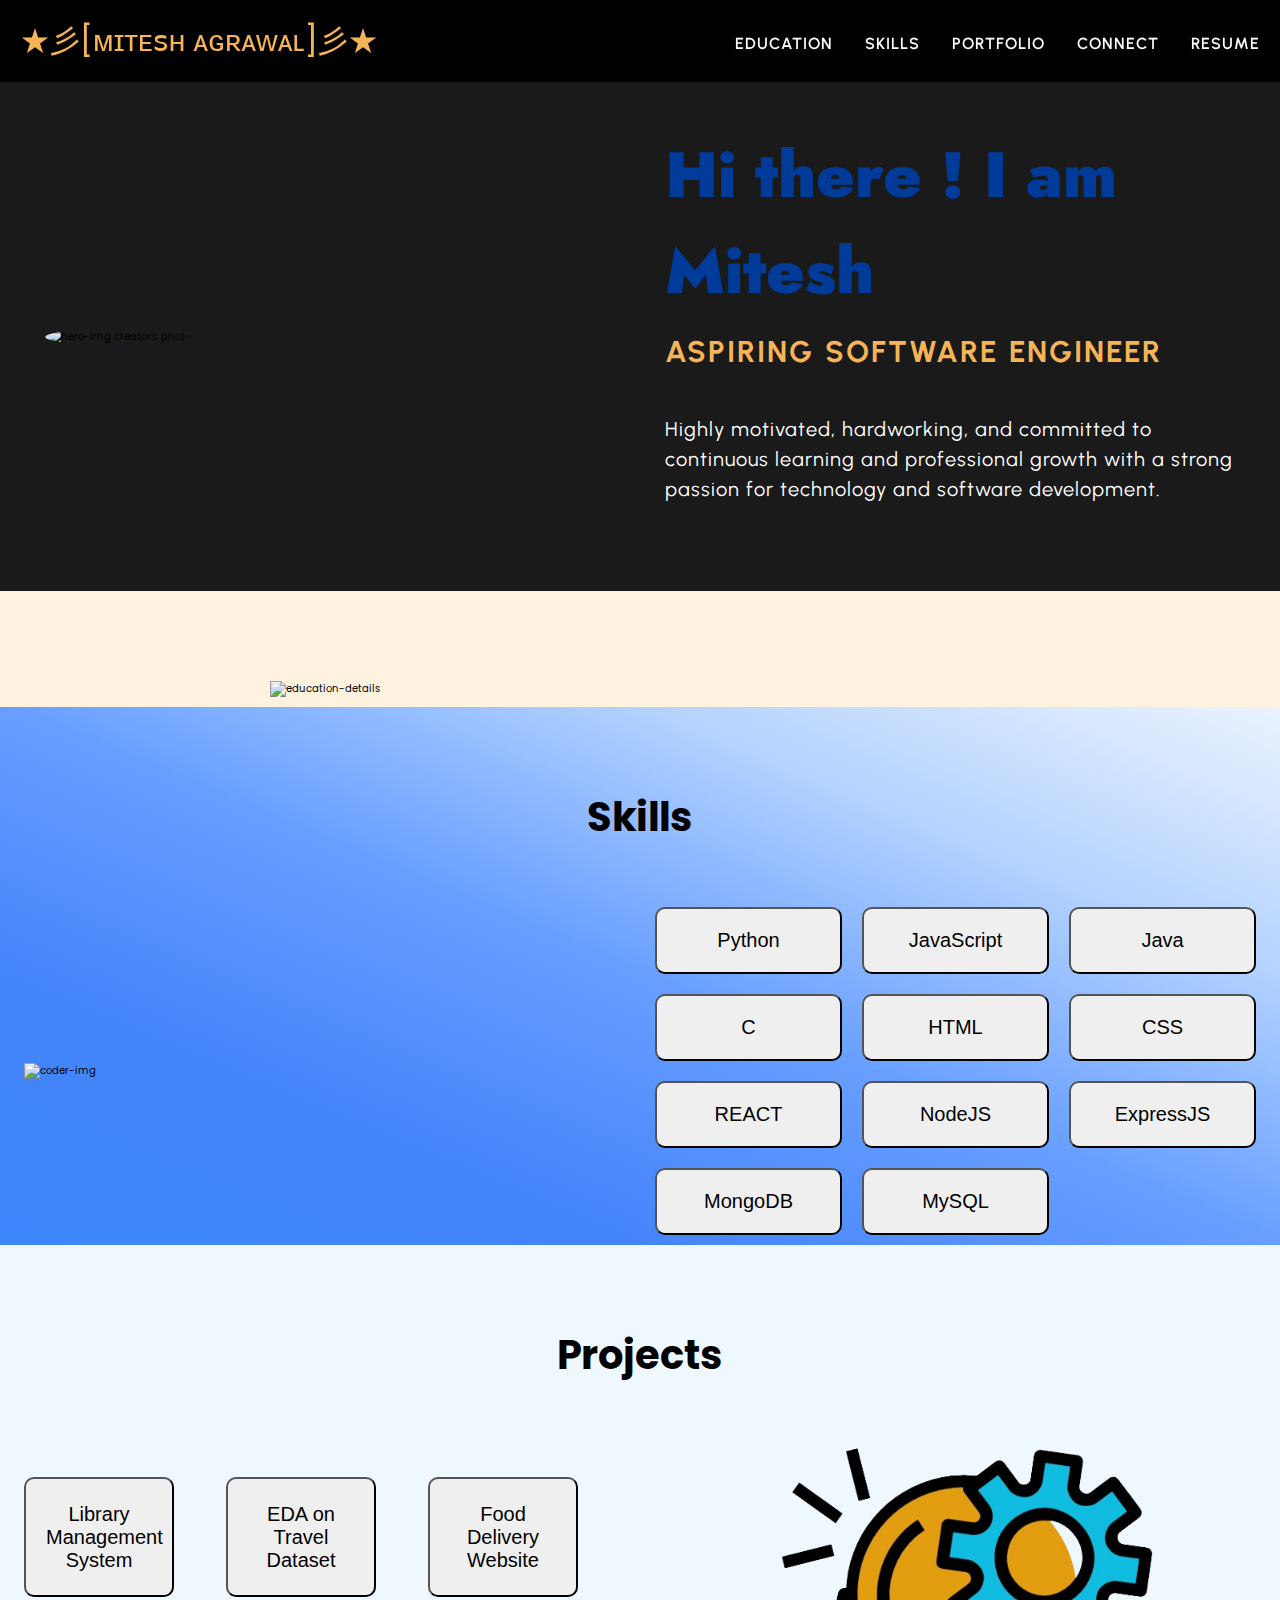
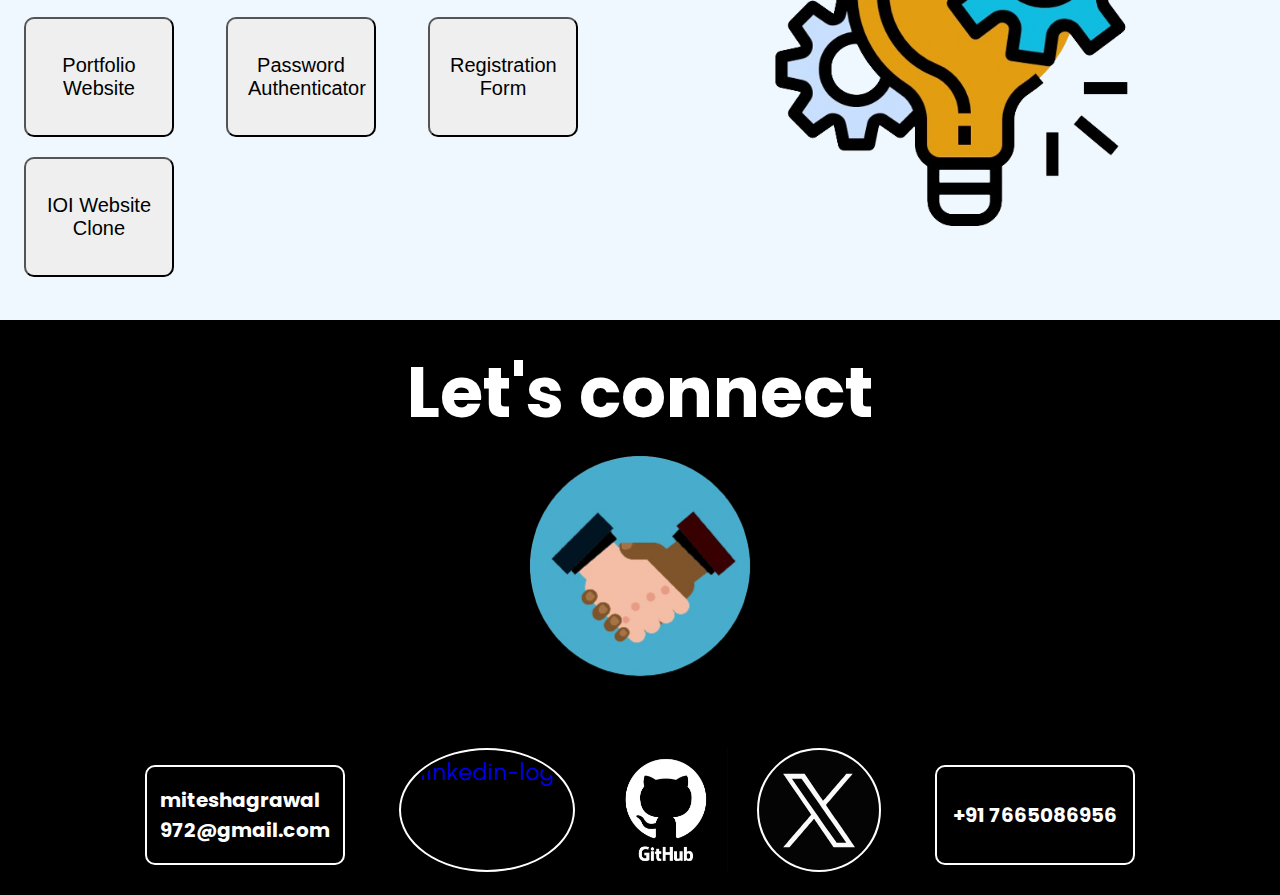
==== commit 591a4e48: "99% finalised" ====
--- a/index.html
+++ b/index.html
@@ -46,7 +46,7 @@
 
     <section class="education-section" id="education-section-id">
       <div class="container education-div">
-        <img src="/education.png"  alt="education-details" class="education-img" />
+        <img src="/education.png"  alt="education-details" class="education-img" id="education-" />
       </div>
     </section>
 
@@ -128,8 +128,8 @@
     </section>
 
     <!--! footer start -->
-
-    <footer id="footer-section">
+   <h6 id="footer-call"></h6>
+    <footer class="footer-section" id="footer-section">
       <h1>Let's connect</h1>
 
       <img class="handshake" src="/handshake.png" alt="">
--- a/style.css
+++ b/style.css
@@ -27,7 +27,7 @@
 li,
 a {
   font-family: "Urbanist", sans-serif;
-  font-size: 1.8rem;
+  font-size: 2.4rem;
   letter-spacing: 0.1rem;
   font-weight: 400;
   line-height: 1.5;
@@ -56,7 +56,35 @@
   box-shadow: rgba(0, 0, 0, 0.05) 0px 6px 24px 0px,
     rgba(0, 0, 0, 0.08) 0px 0px 0px 1px;
     position:sticky;
-    top:0
+    top:0;
+    
+  & li a {
+    color: RED;
+    text-transform: uppercase;
+    font-weight: 600;
+    font-size: 1.6rem;
+    display: inline-block;
+    position: relative;
+    transition: all 0.3s linear;
+
+    &::after {
+      content: "";
+      position: absolute;
+      left: 0;
+      bottom: -0.3rem;
+      width: 0%;
+      border-bottom: 0.1rem solid BLUE ;
+      transition: all 0.3s linear;
+    }
+  }
+
+  & li a:hover {
+    color: #f5b456;
+}
+
+& li a:hover::after {
+  width: 100%;
+}
 }
 
 .header-div {
@@ -70,7 +98,7 @@
 .navbar ul {
   display: flex;
   gap: 3.2rem;
-  padding-right: 2rem;
+  padding:0 2rem;
 }
 
 .navbar ul li a {
@@ -93,6 +121,10 @@
 
 main {
   background-color: #1a1a1a;
+
+  & .container {
+    padding:4.5rem;
+  }
 }
 
 main .grid-two--cols{
@@ -111,6 +143,7 @@
   font-family: "Jost";
   line-height: 1.5;
   color: #003b99;
+  padding-bottom: 1rem;
 }
 
 .hero-subheading {
@@ -120,6 +153,7 @@
   word-spacing: 0.2rem;
   color: #f5b456;
   font-weight: 700;
+  padding-bottom: 2rem;
 }
 
 .hero-para {
@@ -166,7 +200,7 @@
 }
 
 .skill-heading {
-  font-size: 3.2rem;
+  font-size: 4rem;
   font-weight: 700;
   text-transform: capitalize;
   text-align: center;
@@ -232,7 +266,7 @@
 
 .portfolio-button:hover {
   cursor: pointer;
-  background-color: #40df43;
+  background-color: #f5b456;
 }
 
 /** footer section */
@@ -246,9 +280,9 @@
 }
 
 footer h1{
-  padding-top: 10px;
+  padding-top: 2rem;
   color: white;
-  font-size: 70px;
+  font-size: 7rem;
 }
 
 .footer-div {
@@ -310,25 +344,173 @@
 }
 
 
-@media (width <= 1024px) {
-  html {
-    font-size: 40%;
-  }
-   .grid-two--cols {
+/***** scrollbar Section *****/
+
+/* width */
+::-webkit-scrollbar {
+  width: 1rem;
+}
+
+/* Track */
+::-webkit-scrollbar-track {
+  background: white;
+}
+
+/* Handle */
+::-webkit-scrollbar-thumb {
+  background: blue;
+  border-radius: 50px;
+}
+
+/* Handle on hover */
+::-webkit-scrollbar-thumb:hover {
+  background: #f5b456;
+}
+
+
+@media (width <= 1100px) {
+
+
+  .header-div {
+    display: flex;
+    flex-direction: column;
+    gap:3rem
+  }
+
+   .education-div img {
+    margin-top: 4rem;
+    
+  }
+
+  .skill-heading{
+    padding-top: 10rem;
+  }
+
+  footer h1 {
+    padding: 5rem;
+   
+  }
+
+  .education-div img {
+    width: 100%;
+  }
+ 
+  
+}
+
+
+@media (width <= 992px) {
+  
+  .skill-section .container {
+    display: flex;
+    flex-direction: column;
+     
+  }
+.skill-section img {
+  width: 50%;
+}
+
+.skill-image{
+  display: flex;
+  justify-content: center;
+}
+  .portfolio-section .container {
+    display: flex;
+    flex-direction: column;
+     
+  }
+
+  .hero-section {
+    display: flex;
+    flex-direction: column;
+    
+  }
+
+  .hero-image{
+    display: flex;
+    justify-content: center;
+  }
+
+  .hero-content{
+    display: flex;
+    flex-direction: column;
+justify-content: center;
+align-items: center;
+text-align: center;
+  }
+  .footer-main {
+    display: flex;
+    flex-direction: column;
+  }
+ 
+}
+
+@media (width <= 768px) {
+  
+  .footer-main {
+    display: flex;
+    flex-direction: column;
+  }
+
+  footer h1 {
+    padding: 5rem;
+    padding-top: 14rem;
+}
+
+}
+
+@media (width <= 576px) {
+  .navbar ul li a {
+    font-size: 1.2rem;
+  }
+
+  .skill-buttons,.portfolio-buttons{
+    display: grid;
+    grid-template-columns: repeat(2,1fr);
+  }
+
+  .footer-section h1 {
+    text-align: center;
+  }
+  
+}
+
+@media (width <= 484px) {
+
+  .navbar ul li a {
+    font-size: 1rem;
+  }
+
+  .footer-div {
+    display: flex;
+    flex-direction: column;
+ 
+
+  }
+}
+@media (width <= 400px) {
+
+  .navbar ul li a {
+    font-size: 0.35rem;
+  }
+
+  .footer-div {
+    display: flex;
+    flex-direction: column;
+ 
+
+  }
+
+  .skill-buttons , .portfolio-buttons {
     grid-template-columns: 1fr;
-    align-items: center;
-    justify-items: center;
-    text-align: center;
-
-    & img {
-      width:50%;
-      height: auto;
-    } 
-  }
-
-  .header-div {
-    display: flex;
-    flex-direction: column;
-    gap:3rem
-  }
-}+  }
+
+  .footer-section h1 {
+    font-size: 4rem;
+  }
+
+.name-plate {
+  font-size: 2rem;
+}
+
+}
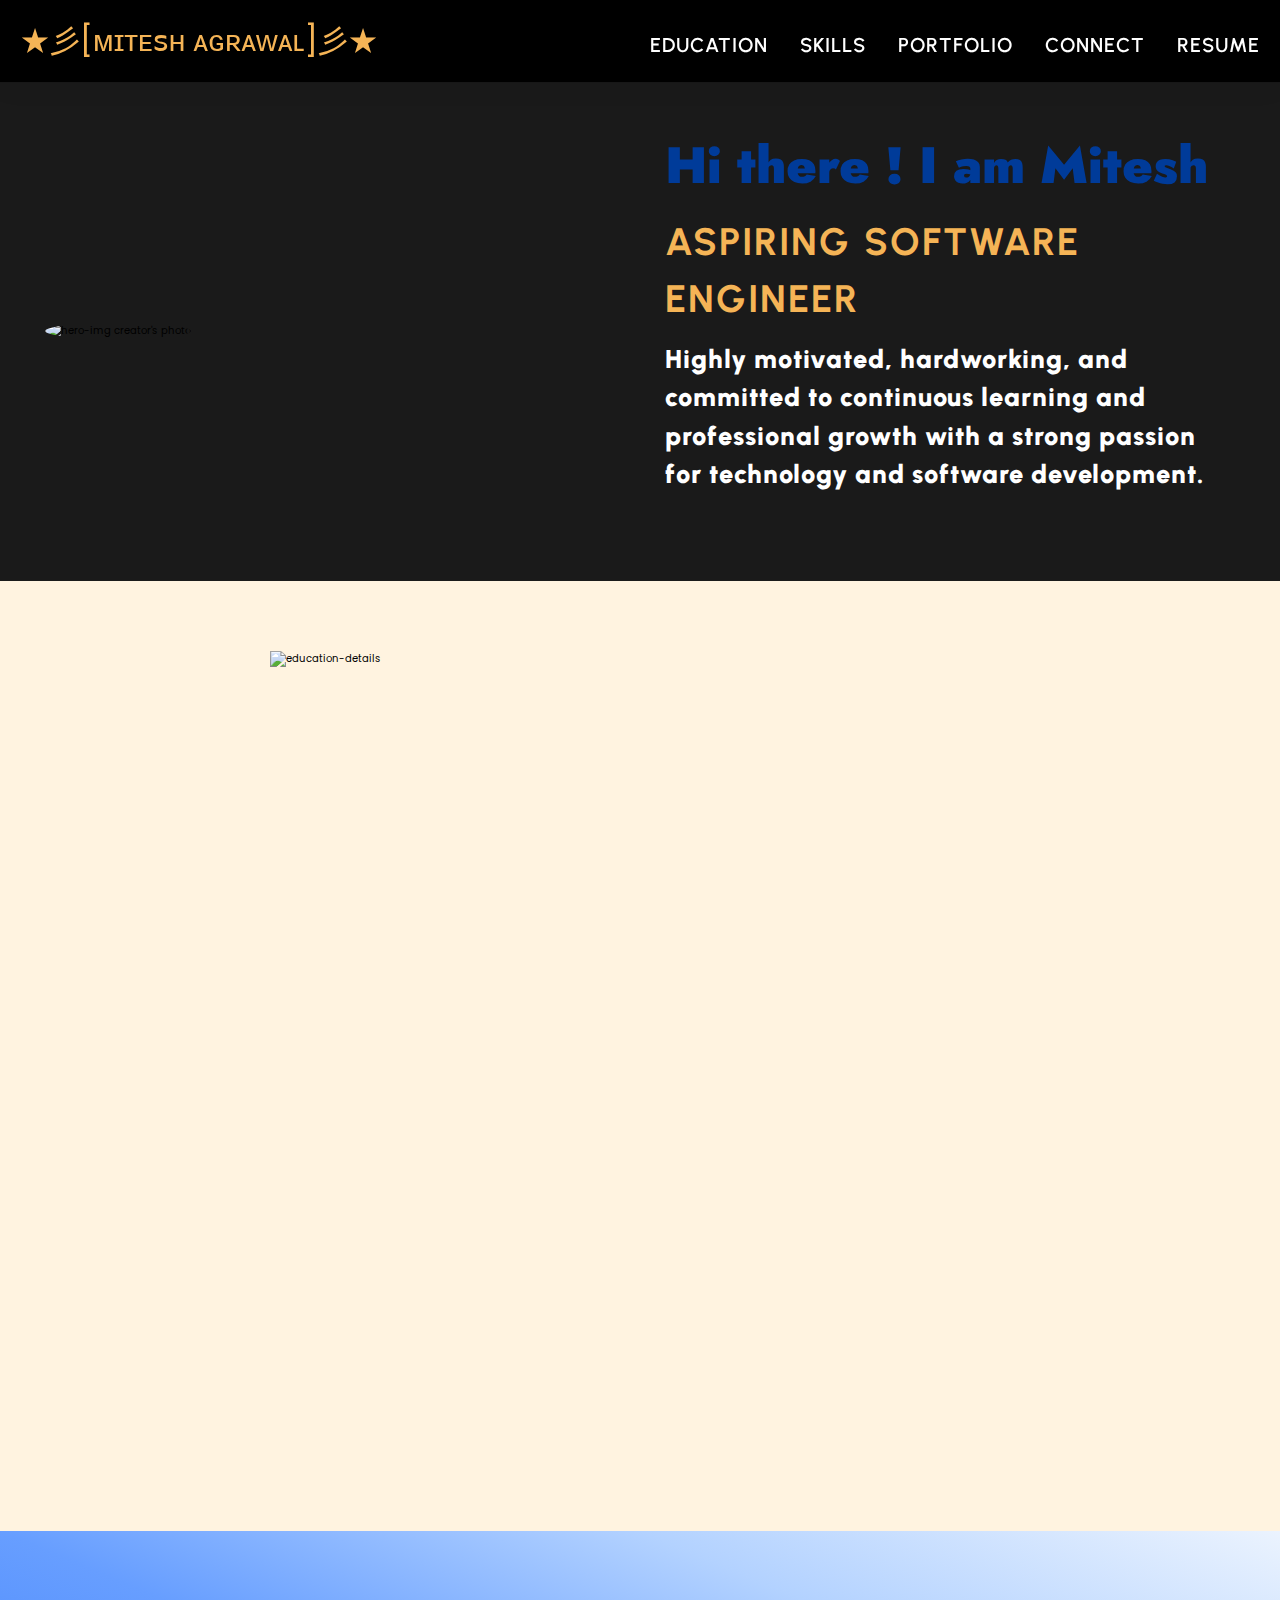
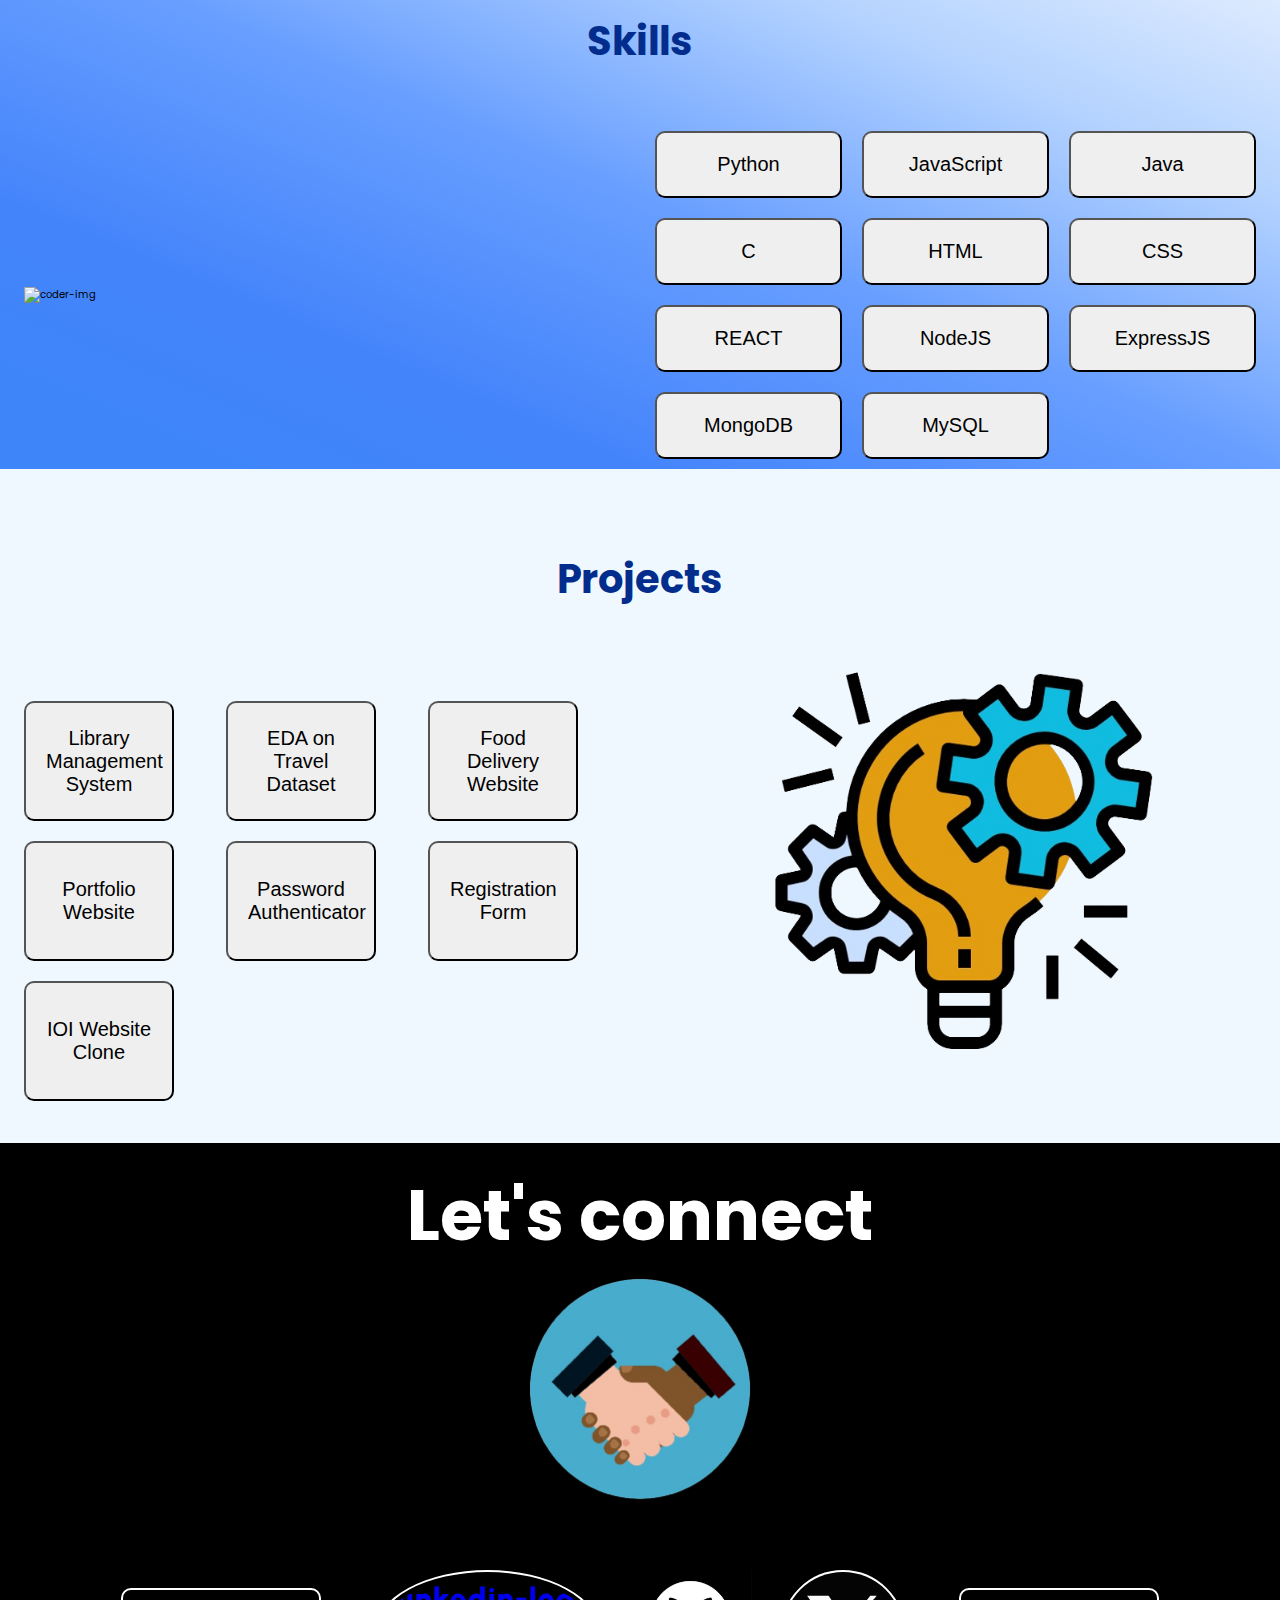
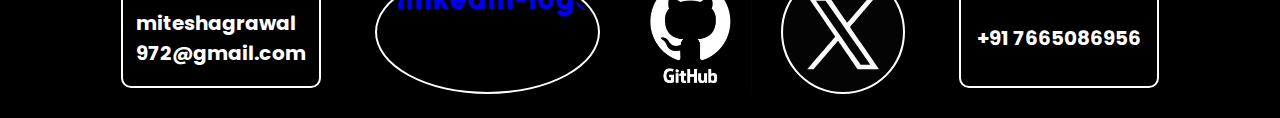
==== commit f5cbde8b: "made responsive , adjusted education section" ====
--- a/index.html
+++ b/index.html
@@ -17,7 +17,7 @@
             <li><a href="#education-section-id">Education</a></li>
             <li><a href="#skills-section">Skills</a></li>
             <li><a href="#portfolio-section">Portfolio</a></li>
-            <li><a href="#footer-section">Connect</a></li>
+            <li><a href="#footer-section-call">Connect</a></li>
             <li><a target="_blank" href="https://drive.google.com/file/d/1Q1QBMFX2b6dcXGHVItp5MsTF3_LRJmEn/view?usp=sharing">Resume</a></li>
           </ul>
         </nav>
@@ -80,7 +80,7 @@
 
     <section class="portfolio-section" id="portfolio-section" >
       <div class="container">
-        <h2 class="skill-heading container">Projects</h2>
+        <h2 class="skill-heading container portfolio-heading">Projects</h2>
       </div>
 
       <div class="container grid grid-two--cols">
@@ -129,7 +129,7 @@
 
     <!--! footer start -->
    <h6 id="footer-call"></h6>
-    <footer class="footer-section" id="footer-section">
+    <footer class="footer-section" id="footer-section-call">
       <h1>Let's connect</h1>
 
       <img class="handshake" src="/handshake.png" alt="">
--- a/style.css
+++ b/style.css
@@ -27,9 +27,9 @@
 li,
 a {
   font-family: "Urbanist", sans-serif;
-  font-size: 2.4rem;
+  font-size: 3rem;
   letter-spacing: 0.1rem;
-  font-weight: 400;
+  font-weight: 900;
   line-height: 1.5;
 }
 
@@ -62,7 +62,7 @@
     color: RED;
     text-transform: uppercase;
     font-weight: 600;
-    font-size: 1.6rem;
+    font-size: 2rem;
     display: inline-block;
     position: relative;
     transition: all 0.3s linear;
@@ -169,11 +169,11 @@
 }
 
 .education-div img {
-  padding-top: 5rem;
+  padding-top: 3rem;
   width: 60%;
   display: block;
   margin: 0 auto;
-  /* height: 100vh; */
+  height: 100vh;
   
 }
 
@@ -200,6 +200,7 @@
 }
 
 .skill-heading {
+  color: #022D8C;
   font-size: 4rem;
   font-weight: 700;
   text-transform: capitalize;
@@ -370,29 +371,54 @@
 
 @media (width <= 1100px) {
 
-
   .header-div {
     display: flex;
     flex-direction: column;
-    gap:3rem
+    gap:0.5rem;
+    font-size: 2.5rem;
   }
 
    .education-div img {
-    margin-top: 4rem;
+    margin-top: -3rem;
     
   }
 
-  .skill-heading{
-    padding-top: 10rem;
-  }
+  .skill-heading,.portfolio-heading{
+    padding-top: 8rem;
+    font-size: 4rem;
+  }
+  
+  .portfolio-heading {
+    padding-bottom: 3rem;
+  }
+
+.portfolio-section .grid {
+  padding-bottom: 5rem;
+}
+
+.skill-section .grid {
+  padding-bottom: 10rem;
+
+}
+
+.skill-image {
+  width: 100%;
+  height: auto;
+  display: flex;
+  justify-content: center;
+  align-items: start;
+}
 
   footer h1 {
-    padding: 5rem;
+    padding: 4rem;
    
   }
+
 
   .education-div img {
     width: 100%;
+    height: 100vh;
+    width: 90vw;
   }
  
   
@@ -400,6 +426,10 @@
 
 
 @media (width <= 992px) {
+
+  .education-div img {
+    padding-top: 2.2rem;
+  }
   
   .skill-section .container {
     display: flex;
@@ -447,15 +477,22 @@
 
 @media (width <= 768px) {
   
+.navbar ul li a {
+  font-size: 1.6rem;
+  /* font-weight: 400; */
+}
+
   .footer-main {
     display: flex;
     flex-direction: column;
   }
 
-  footer h1 {
+  /* footer h1 {
     padding: 5rem;
     padding-top: 14rem;
-}
+} */
+
+
 
 }
 
@@ -475,10 +512,10 @@
   
 }
 
-@media (width <= 484px) {
+@media (width <= 494px) {
 
   .navbar ul li a {
-    font-size: 1rem;
+    font-size: 0.9rem;
   }
 
   .footer-div {
@@ -488,10 +525,12 @@
 
   }
 }
-@media (width <= 400px) {
+@media (width <= 450px) {
+
+
 
   .navbar ul li a {
-    font-size: 0.35rem;
+    font-size: 0.8rem;
   }
 
   .footer-div {
@@ -501,10 +540,7 @@
 
   }
 
-  .skill-buttons , .portfolio-buttons {
-    grid-template-columns: 1fr;
-  }
-
+ 
   .footer-section h1 {
     font-size: 4rem;
   }
@@ -514,3 +550,49 @@
 }
 
 }
+
+@media (width <= 390px) {
+
+  .navbar ul li a {
+    font-size: 0.6rem;
+  }
+
+  portfolio-button {
+    font-size: 18px;
+  }
+  .portfolio-button {
+    height: 140px;
+    width: 120px;
+  }
+}
+
+.hero-heading {
+  font-size: 4vw;
+}
+
+.hero-subheading {
+  font-size: 3vw;
+}
+
+.hero-para {
+  margin-top: -1vh;
+  font-size: 2vw;
+}
+
+@media (width <= 340px) {
+  .navbar ul li a {
+    font-size: 0.55rem;
+  }
+
+  .skill-button {
+    font-size: 15px;
+  }
+
+  .portfolio-button {
+    font-size: 13px;
+  }
+
+  .navbar ul {
+   gap :2.2rem;
+  }
+}
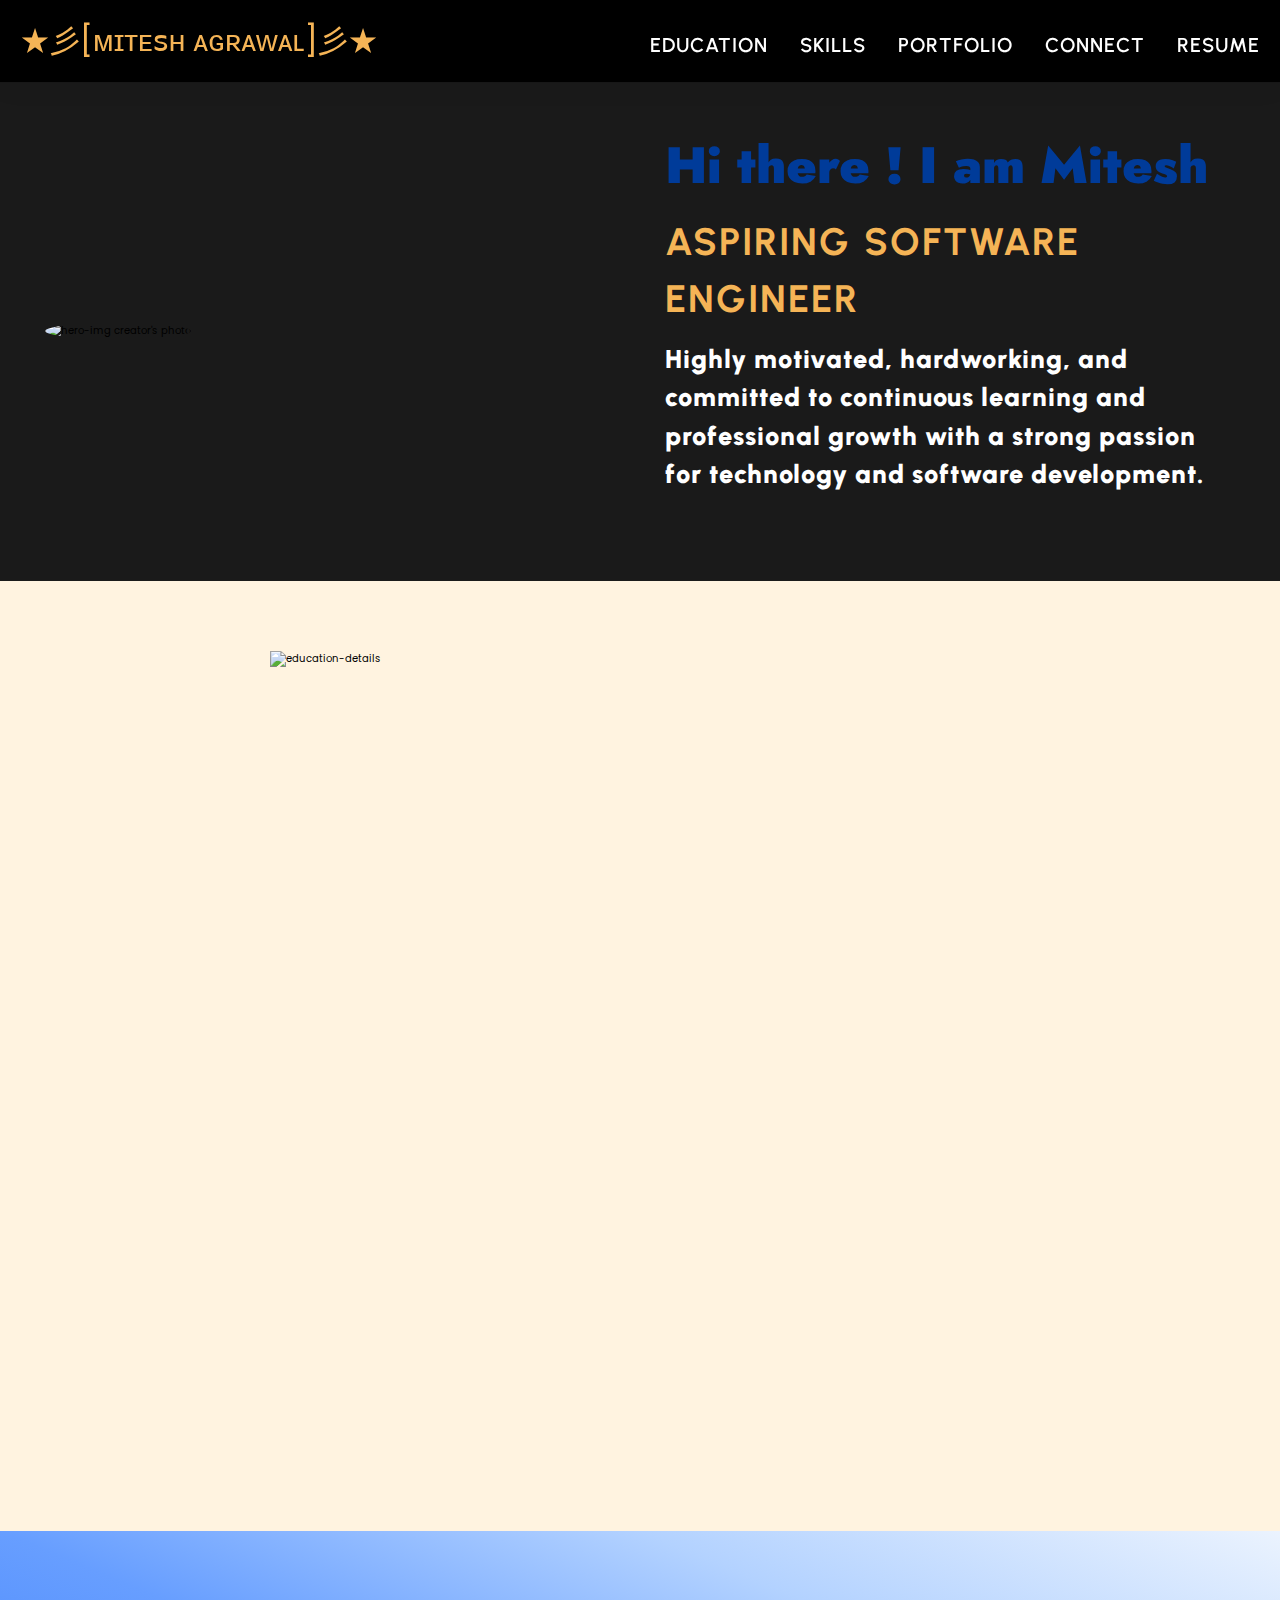
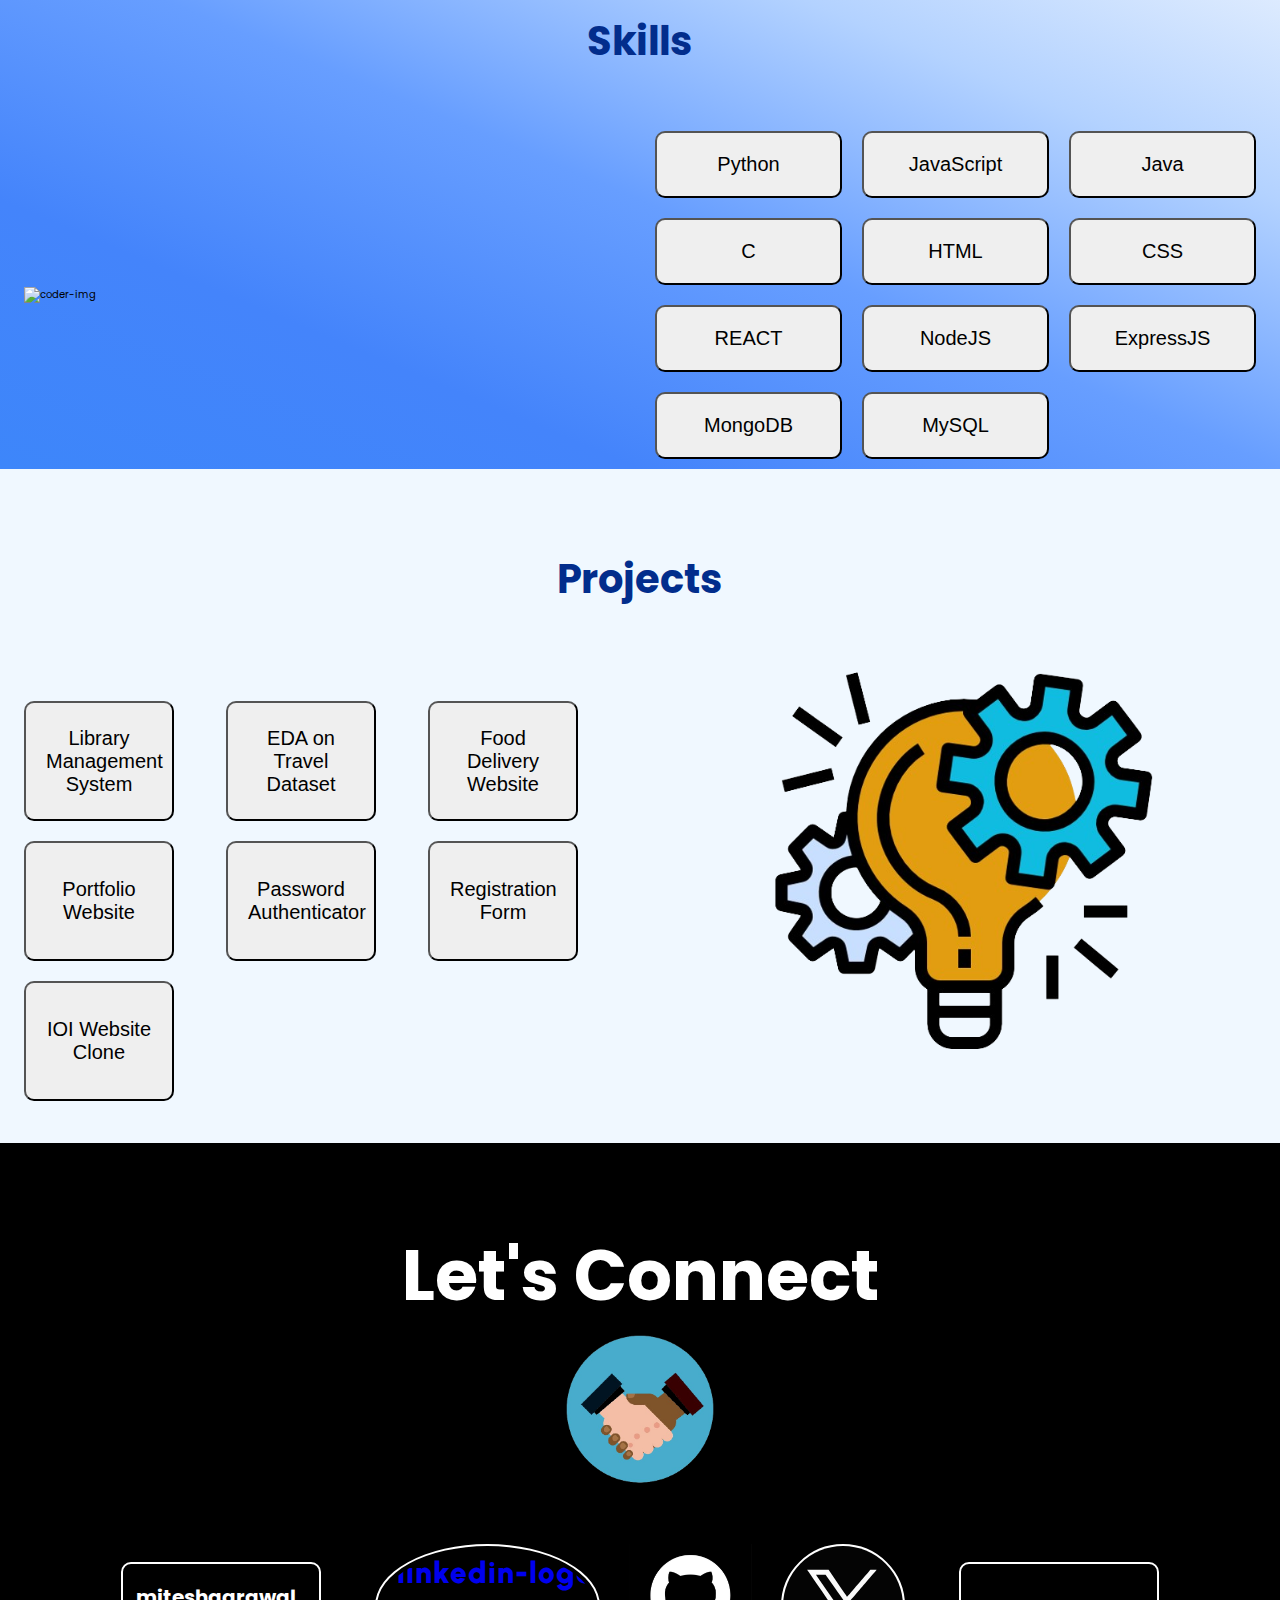
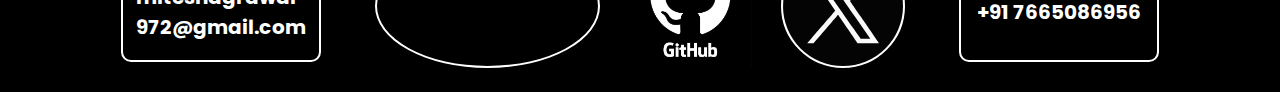
==== commit 60c33d5d: "small changes in responsiveness" ====
--- a/index.html
+++ b/index.html
@@ -130,7 +130,7 @@
     <!--! footer start -->
    <h6 id="footer-call"></h6>
     <footer class="footer-section" id="footer-section-call">
-      <h1>Let's connect</h1>
+      <h1>Let's Connect</h1>
 
       <img class="handshake" src="/handshake.png" alt="">
       <div class="footer-main ">
--- a/style.css
+++ b/style.css
@@ -281,7 +281,7 @@
 }
 
 footer h1{
-  padding-top: 2rem;
+  padding-top: 8rem;
   color: white;
   font-size: 7rem;
 }
@@ -320,7 +320,7 @@
 
 
 .handshake {
-  width:24rem;
+  width:16rem;
 }
 
 
@@ -409,10 +409,7 @@
   align-items: start;
 }
 
-  footer h1 {
-    padding: 4rem;
-   
-  }
+ 
 
 
   .education-div img {
@@ -420,6 +417,15 @@
     height: 100vh;
     width: 90vw;
   }
+
+  footer h1 {
+    padding: 0.11rem;
+    font-size: 8rem;
+  }
+
+  .handshake {
+    width: 22rem;
+  }
  
   
 }
@@ -428,7 +434,7 @@
 @media (width <= 992px) {
 
   .education-div img {
-    padding-top: 2.2rem;
+    padding-top: 0.2rem;
   }
   
   .skill-section .container {
@@ -473,6 +479,10 @@
     flex-direction: column;
   }
  
+  .education-div img {
+    padding-top: 1.2rem;
+  }
+
 }
 
 @media (width <= 768px) {
@@ -507,7 +517,9 @@
   }
 
   .footer-section h1 {
+    padding-bottom: 3rem;
     text-align: center;
+    font-size: 6rem;
   }
   
 }
@@ -542,12 +554,18 @@
 
  
   .footer-section h1 {
-    font-size: 4rem;
+    font-size: 4.7rem;
+    padding: 3rem;
   }
 
 .name-plate {
   font-size: 2rem;
 }
+.handshake {
+  width: 15rem;
+}
+
+
 
 }
 
@@ -564,7 +582,31 @@
     height: 140px;
     width: 120px;
   }
-}
+  .skill-button, .portfolio-button {
+    font-size: 14px;
+  }
+}
+
+
+
+@media (width <= 340px) {
+  .navbar ul li a {
+    font-size: 0.55rem;
+  }
+
+  .skill-button {
+    font-size: 15px;
+  }
+
+  .portfolio-button {
+    font-size: 13px;
+  }
+
+  .navbar ul {
+   gap :2.2rem;
+  }
+}
+
 
 .hero-heading {
   font-size: 4vw;
@@ -579,20 +621,11 @@
   font-size: 2vw;
 }
 
-@media (width <= 340px) {
-  .navbar ul li a {
-    font-size: 0.55rem;
-  }
-
-  .skill-button {
-    font-size: 15px;
-  }
-
-  .portfolio-button {
-    font-size: 13px;
-  }
-
-  .navbar ul {
-   gap :2.2rem;
-  }
-}
+/* .footer-section h1 {
+  padding: 4rem 2.4rem 6rem 2.4rem;
+  color: #022D8C;
+  font-size: 7rem;
+  font-weight: 700;
+  text-transform: capitalize;
+  text-align: center;
+} */